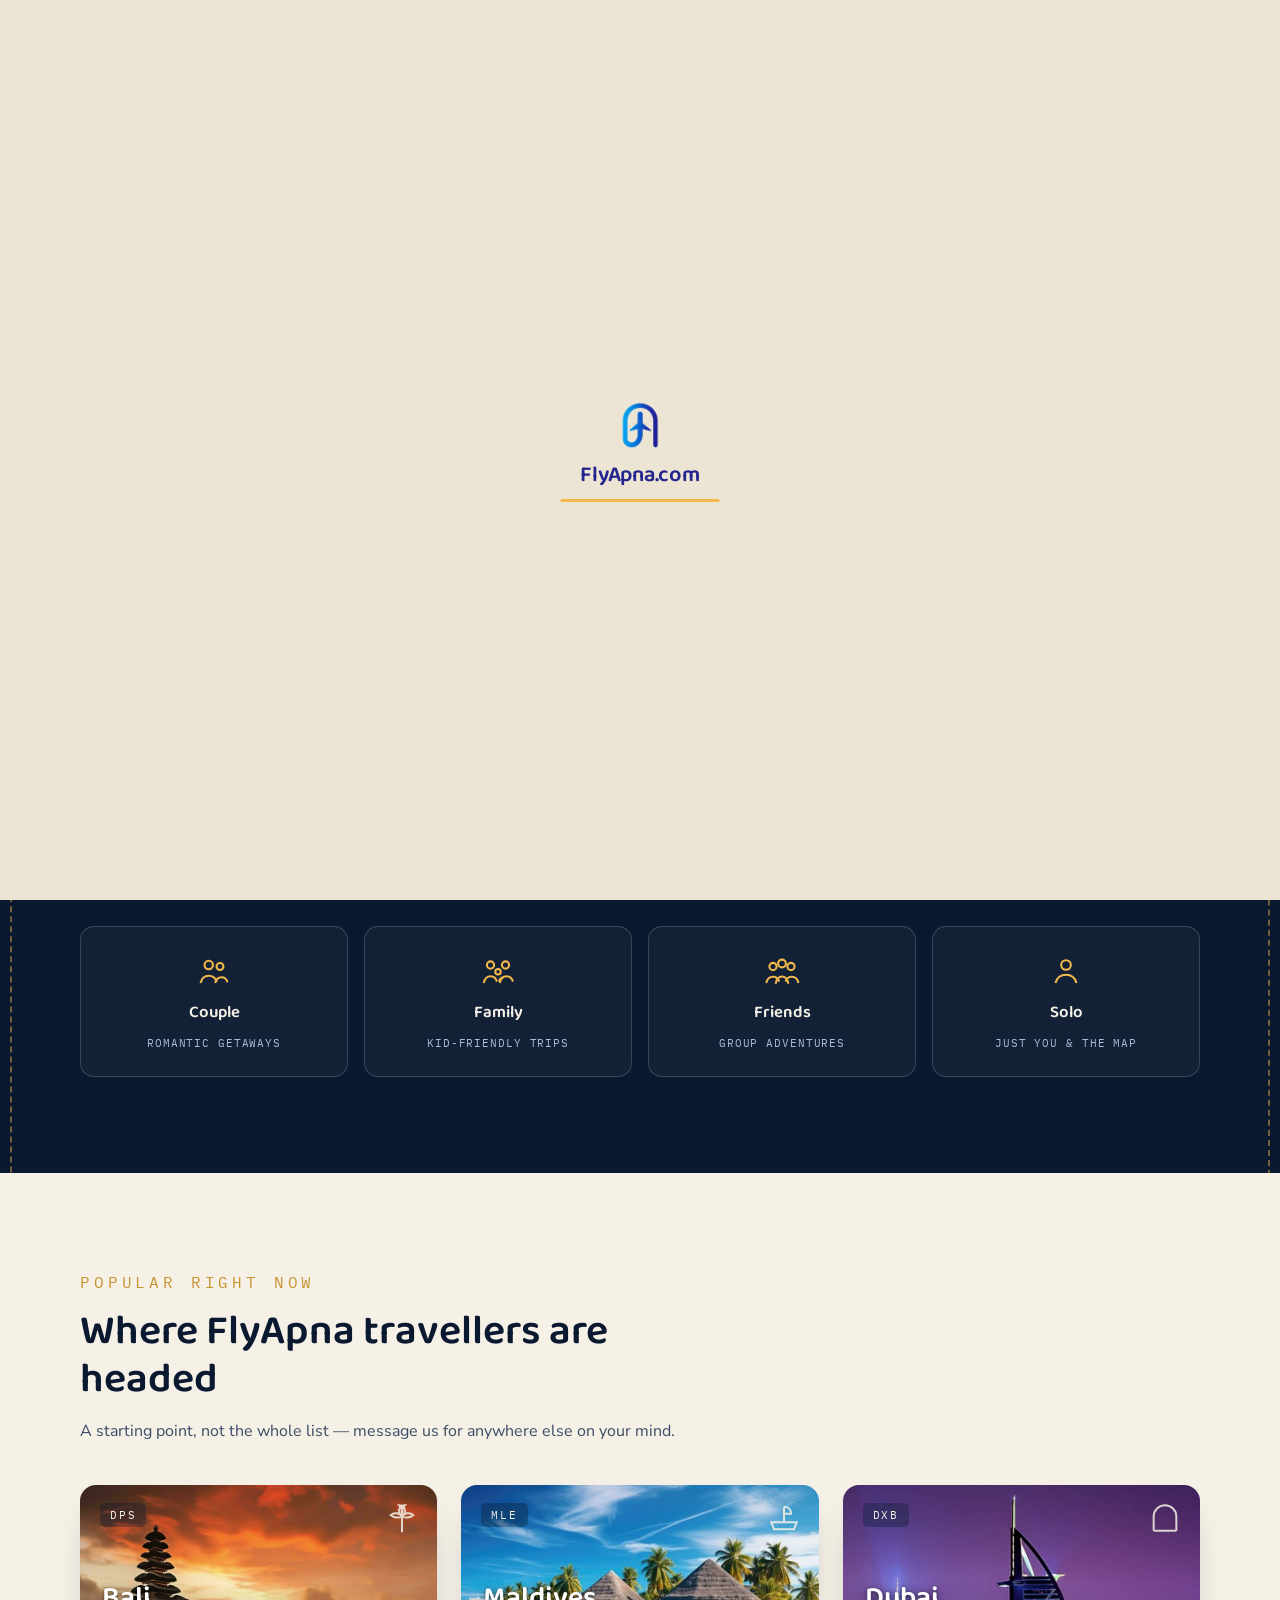
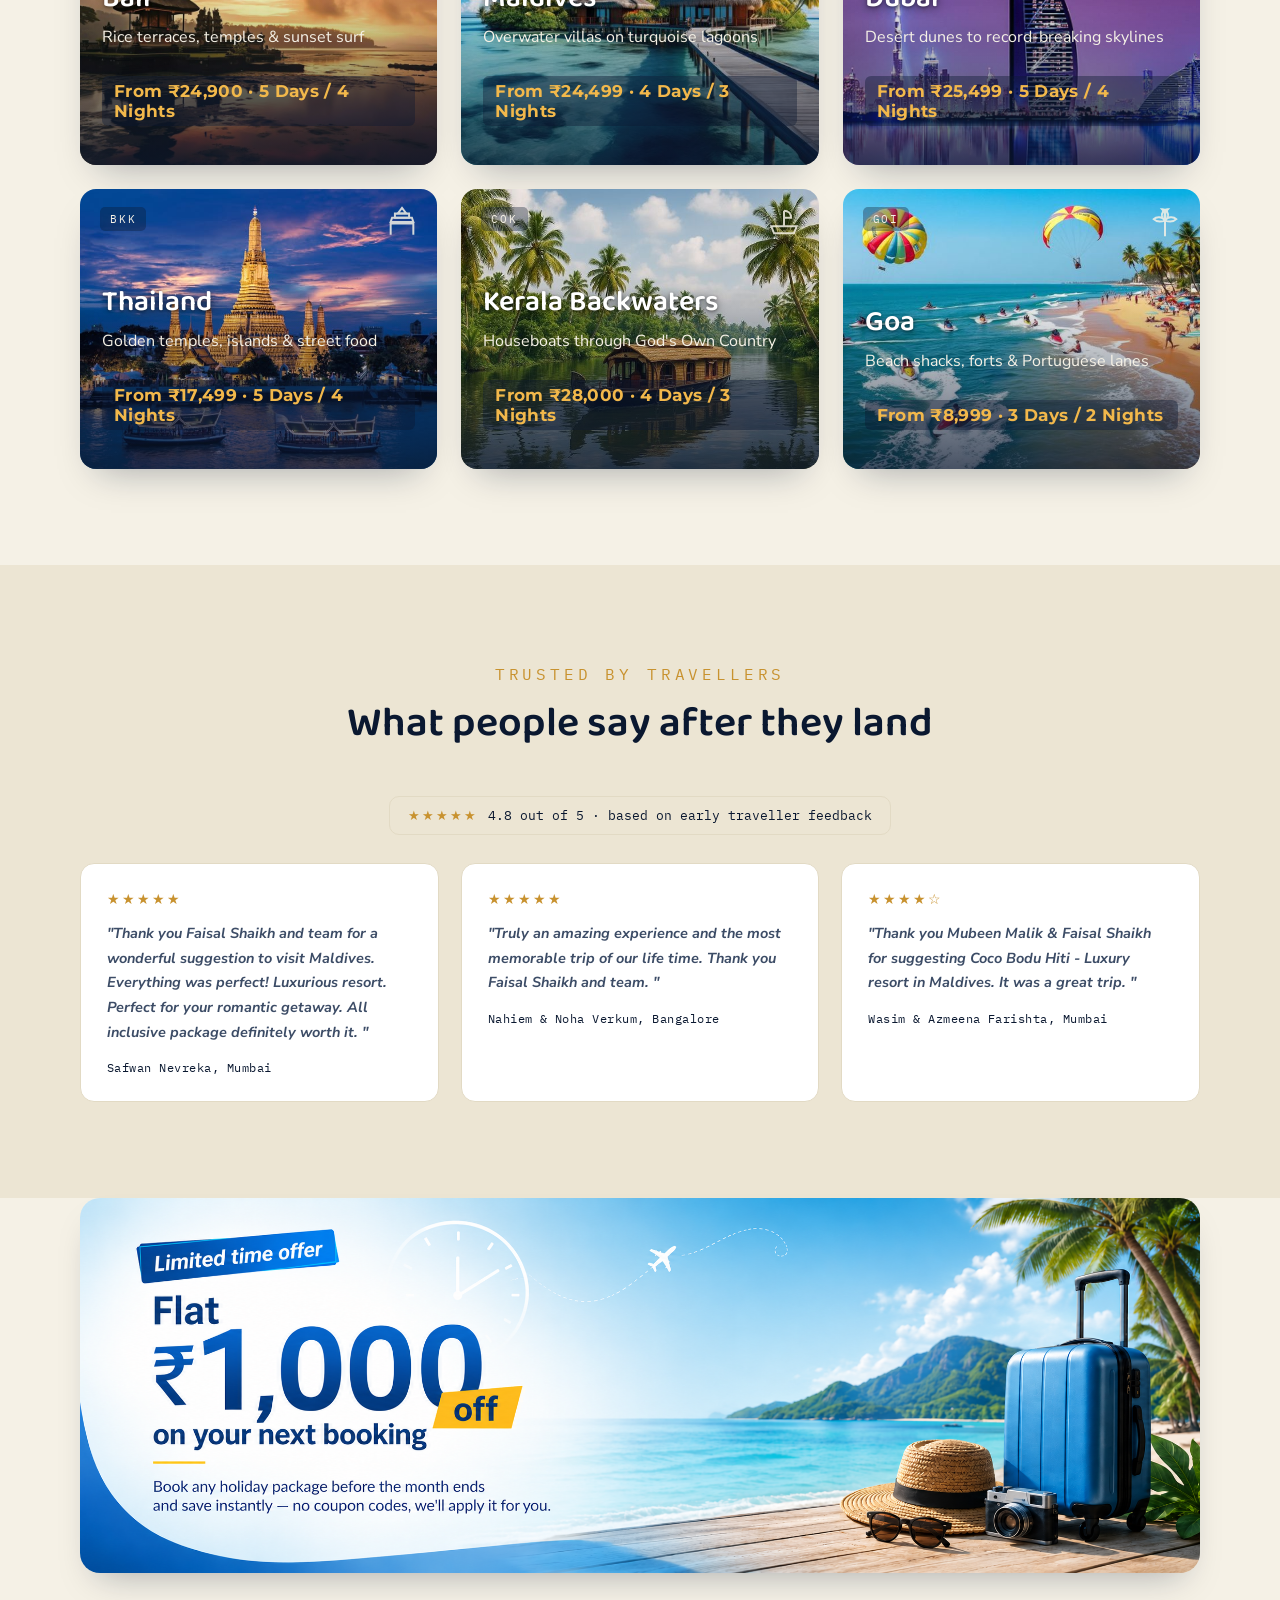
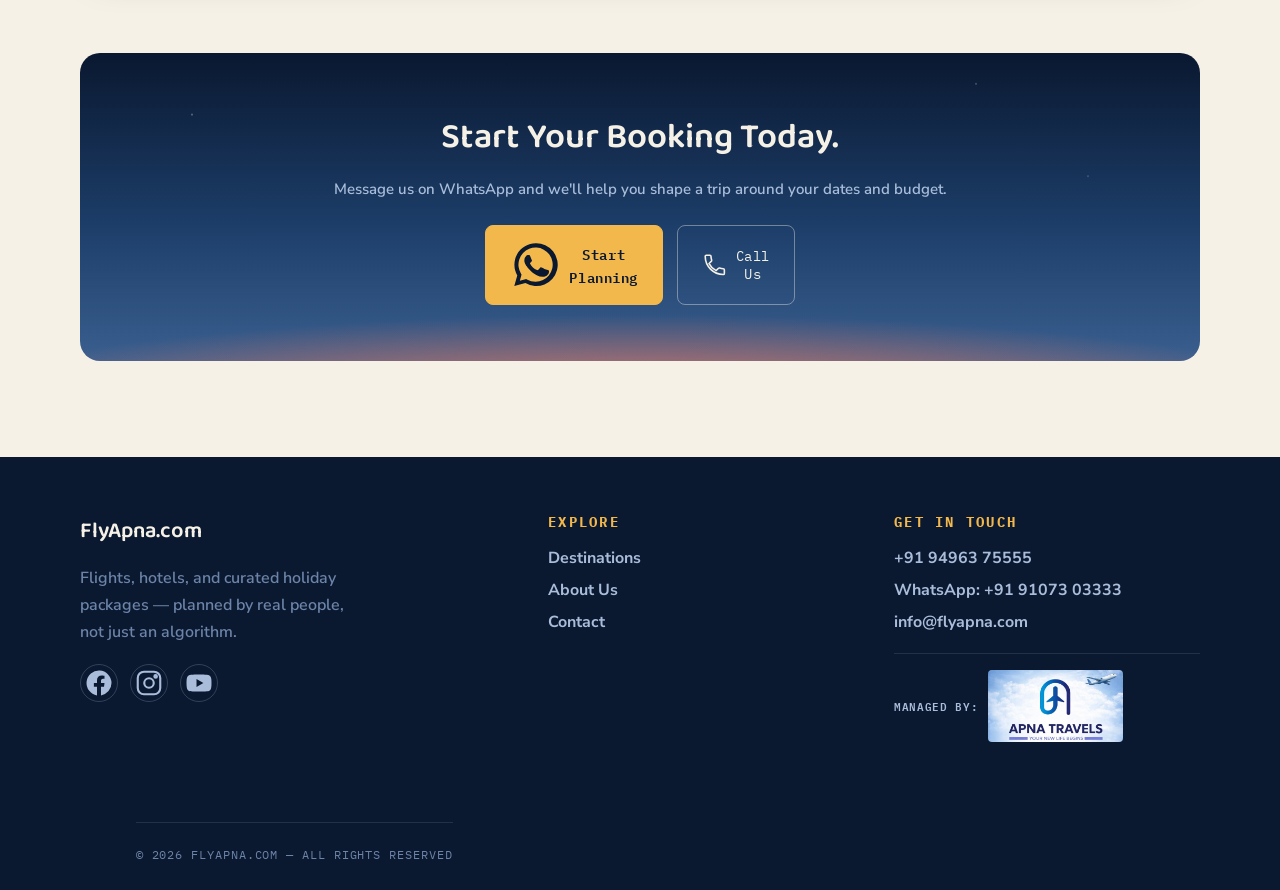
==== index.html @ a9ea365a "final updation" ====
<!DOCTYPE html>
<html lang="en">
<head>
<meta charset="UTF-8">
<meta name="viewport" content="width=device-width, initial-scale=1.0">
<title>Home — FlyApna.com</title>
<meta name="description" content="FlyApna.com — curated flight, hotel and holiday packages across Asia and the Gulf.">
<link rel="preconnect" href="https://fonts.googleapis.com">
<link rel="preconnect" href="https://fonts.gstatic.com" crossorigin>
<link href="https://fonts.googleapis.com/css2?family=Baloo+2:wght@500;600;700;800&family=Nunito+Sans:wght@400;500;600;700&family=IBM+Plex+Mono:wght@400;500&family=Montserrat:wght@500;600&display=swap" rel="stylesheet">
<link rel="stylesheet" href="styles.css">
</head>



<body>
<div id="pageLoader" class="page-loader">
  <div class="page-loader__inner">
    <img src="logo.png" alt="FlyApna" class="page-loader__logo">
    <p class="page-loader__text">Fly<span class="accent">Apna</span>.com</p>
    <div class="page-loader__bar">
      <div class="page-loader__bar-fill"></div>
    </div>
  </div>
</div>

<nav class="navbar navbar-home-sticky">
   <a href="index.html" class="nav-brand">
    <img src="logo.png" alt="FlyApna logo" class="nav-logo-img">
    <span class="nav-logo">Fly<span class="accent">Apna</span>.com</span>
  </a>
  <ul class="nav-links">
    <li><a href="index.html" class="active">Home</a></li>
    <li><a href="destinations.html" class="">Destinations</a></li>
    <li><a href="about.html" class="">About</a></li>
    <li><a href="contact.html" class="">Contact</a></li>
  </ul>
  <a href="tel:+919107303333" class="nav-call">
    <svg viewBox="0 0 24 24" fill="none" stroke="currentColor" stroke-width="1.8"><path d="M6.6 10.8a15 15 0 0 0 6.6 6.6l2.2-2.2a1 1 0 0 1 1-.2 11 11 0 0 0 3.5.6 1 1 0 0 1 1 1V20a1 1 0 0 1-1 1A17 17 0 0 1 3 4a1 1 0 0 1 1-1h3.4a1 1 0 0 1 1 1 11 11 0 0 0 .6 3.5 1 1 0 0 1-.2 1z"/></svg>
    <span>Call Us</span>
  </a>
  <button class="nav-toggle" aria-label="Toggle menu" aria-expanded="false">
    <svg viewBox="0 0 24 24" fill="none" stroke="currentColor" stroke-width="1.8"><path d="M4 7h16M4 12h16M4 17h16"/></svg>
  </button>
</nav>

<section class="sky-hero sky-hero--home" style="padding-top:88px;">
<video class="hero-video" id="heroVideo" autoplay muted loop playsinline>
    <source src="hero-video.mp4" type="video/mp4">
  </video>
  <button class="sound-toggle" id="soundToggle" aria-label="Toggle video sound">
    
    <svg class="icon-muted" viewBox="0 0 24 24" fill="none" stroke="currentColor" stroke-width="1.8"><path d="M11 5L6 9H2v6h4l5 4V5z"/><path d="M23 9l-6 6M17 9l6 6"/></svg>
    <svg class="icon-unmuted" viewBox="0 0 24 24" fill="none" stroke="currentColor" stroke-width="1.8" style="display:none;"><path d="M11 5L6 9H2v6h4l5 4V5z"/><path d="M15.5 8.5a5 5 0 0 1 0 7M19 5a10 10 0 0 1 0 14"/></svg>
  </button>
  <div class="stars" aria-hidden="true"></div>
  <div class="section reveal-3d" style="padding-top:clamp(72px,10vw,120px); padding-bottom:clamp(72px,10vw,120px); text-align:center;">
    <div class="section-inner" style="max-width:760px; margin-top: 40px; ">
      <p class="eyebrow" style="color:var(--mist); margin-bottom:24px;">✈ FlyApna.com · Departures Board</p>
      <h1 class="hero-heading" data-flap="Your next trip, planned by people who love travel."></h1>
     
    </div>
  </div>
</section>
<div class="hero-cta-wrap">
  <a href="destinations.html" class="hero-cta-pill">Book your trip now</a>
</div>



<section class="section curve-top" style="background:var(--sky-deep); padding-top: 58px">
  <svg class="curve-plane-path" viewBox="0 0 1200 120" preserveAspectRatio="none" aria-hidden="true">
    <path id="curveTrack" d="M 10 120 L 10 48 Q 10 10 48 10 L 1152 10 Q 1190 10 1190 48 L 1190 120" fill="none" stroke="none"></path>
    <image href="logo-plane.png" width="36" height="36" x="-18" y="-18">
      <animateMotion dur="10s" repeatCount="indefinite" rotate="auto">
        <mpath href="#curveTrack"></mpath>
      </animateMotion>
    </image>
  </svg>
  <div class="section-inner reveal-3d">
    <div class="section-head center">
      <p class="eyebrow" style="color:var(--gold);">Who's travelling?</p>
      <h2 style="color:var(--paper);">Tell us the trip, we'll shape the plan</h2>
      <p style="color:var(--mist);">Pick what fits — it just helps us send the right kind of ideas your way.</p>
    </div>
    <div class="persona-grid reveal-3d">
      <a class="persona-card" href="https://wa.me/919107303333?text=Hi!%20Planning%20a%20trip%20for%3A%20Couple.%20Can%20you%20help%20me%20plan%20it%3F">
        <span class="icon"><svg viewBox="0 0 24 24" fill="none" stroke="currentColor" stroke-width="1.4"><circle cx="8.5" cy="8" r="2.8"/><circle cx="16" cy="9" r="2.3"/><path d="M3 20c.8-3 3-4.8 5.5-4.8s4.5 1.6 5.3 4"/><path d="M12.8 20c.6-2.4 2.3-3.8 4.2-3.8s3.4 1.3 4 3.3"/></svg></span>
        <span class="label">Couple</span>
        <span class="sub">Romantic getaways</span>
      </a>
<a class="persona-card" href="https://wa.me/919107303333?text=Hi!%20Planning%20a%20trip%20for%3A%20Family.%20Can%20you%20help%20me%20plan%20it%3F">
        <span class="icon"><svg viewBox="0 0 24 24" fill="none" stroke="currentColor" stroke-width="1.4"><circle cx="7" cy="8" r="2.4"/><circle cx="17" cy="8" r="2.4"/><circle cx="12" cy="12.5" r="1.8"/><path d="M2.5 20c.6-2.8 2.3-4.5 4.5-4.5s3.7 1.5 4.3 3.6"/><path d="M12.7 19c.4-1.6 1.5-2.6 2.8-2.6"/><path d="M13.2 20c.6-2.8 2.3-4.5 4.5-4.5s3.7 1.5 4.3 3.6"/></svg></span>
        <span class="label">Family</span>
        <span class="sub">Kid-friendly trips</span>
      </a>
<a class="persona-card" href="https://wa.me/919107303333?text=Hi!%20Planning%20a%20trip%20for%3A%20Friends.%20Can%20you%20help%20me%20plan%20it%3F">
        <span class="icon"><svg viewBox="0 0 24 24" fill="none" stroke="currentColor" stroke-width="1.4"><circle cx="6" cy="9" r="2.4"/><circle cx="18" cy="9" r="2.4"/><circle cx="12" cy="7" r="2.6"/><path d="M1.5 20c.6-2.6 2.2-4.2 4.5-4.2s3.5 1.3 4.1 3.3"/><path d="M14.4 19.1c.6-2 2-3.3 4.1-3.3s3.9 1.6 4.5 4.2"/><path d="M7.7 20.5c.7-3 2.4-4.8 4.3-4.8s3.6 1.8 4.3 4.8"/></svg></span>
        <span class="label">Friends</span>
        <span class="sub">Group adventures</span>
      </a>
<a class="persona-card" href="https://wa.me/919107303333?text=Hi!%20Planning%20a%20trip%20for%3A%20Solo.%20Can%20you%20help%20me%20plan%20it%3F">
        <span class="icon"><svg viewBox="0 0 24 24" fill="none" stroke="currentColor" stroke-width="1.4"><circle cx="12" cy="8" r="3.2"/><path d="M5 20c1-3.5 3.8-5.5 7-5.5S18 16.5 19 20"/></svg></span>
        <span class="label">Solo</span>
        <span class="sub">Just you & the map</span>
      </a>
    </div>
  </div>
</section>

<section class="section reveal-3d" id="destinations">
  <div class="section-inner">
    <div class="section-head">
      <p class="eyebrow" style="color:var(--gold-deep);">Popular right now</p>
      <h2>Where FlyApna travellers are headed</h2>
      <p>A starting point, not the whole list — message us for anywhere else on your mind.</p>
    </div>

    <div class="dest-carousel-wrap reveal-3d">
      <div class="dest-carousel-track">

        <div class="dest-page">
          <a class="dest-card" href="bali.html" style="background: url('bali-card.jpg') center/cover no-repeat;">
            <span class="code">DPS</span>
            <span class="icon"><svg viewBox="0 0 24 24" fill="none" stroke="currentColor" stroke-width="1.4"><path d="M12 22V11"/><path d="M12 11c-2-3-6-3-8-1 2 2 5 2 8 1z"/><path d="M12 11c2-3 6-3 8-1-2 2-5 2-8 1z"/><path d="M12 11c-1-3 0-6 2-8-3 0-5 3-4 6"/><path d="M12 11c1-3 0-6-2-8 3 0 5 3 4 6"/></svg></span>
            <h3>Bali</h3>
            <p class="tagline">Rice terraces, temples & sunset surf</p>
            <p class="price">From ₹24,900 · 5 Days / 4 Nights</p>
          </a>
          <a class="dest-card grad-maldives" href="maldives.html" style="background: url('maldives-card.jpeg') center/cover no-repeat;">
            <span class="code">MLE</span>
            <span class="icon"><svg viewBox="0 0 24 24" fill="none" stroke="currentColor" stroke-width="1.4"><path d="M3 15h18l-2 5H5l-2-5z"/><path d="M12 15V4"/><path d="M12 4c3 0 5 2 5 5h-5"/></svg></span>
            <h3>Maldives</h3>
            <p class="tagline">Overwater villas on turquoise lagoons</p>
            <p class="price">From ₹24,499 · 4 Days / 3 Nights</p>
          </a>
          <a class="dest-card grad-dubai" href="dubai.html" style="background: url('dubai-card.jpg') center/cover no-repeat;">
            <span class="code">DXB</span>
            <span class="icon"><svg viewBox="0 0 24 24" fill="none" stroke="currentColor" stroke-width="1.4"><path d="M4 21V11a8 8 0 0 1 16 0v10"/><path d="M4 21h16"/></svg></span>
            <h3>Dubai</h3>
            <p class="tagline">Desert dunes to record-breaking skylines</p>
            <p class="price">From ₹25,499 · 5 Days / 4 Nights</p>
          </a>
        </div>

        <div class="dest-page">
          <a class="dest-card grad-thailand" href="thailand.html" style="background: url('thailand-card.jpeg') center/cover no-repeat;">
            <span class="code">BKK</span>
            <span class="icon"><svg viewBox="0 0 24 24" fill="none" stroke="currentColor" stroke-width="1.4"><path d="M12 2l3 4H9l3-4z"/><path d="M7 6h10v3H7z"/><path d="M5 9h14l1 3H4l1-3z"/><path d="M4 21V13h16v8"/></svg></span>
            <h3>Thailand</h3>
            <p class="tagline">Golden temples, islands & street food</p>
            <p class="price">From ₹17,499 · 5 Days / 4 Nights</p>
          </a>
          <a class="dest-card grad-kerala" href="kerala-backwaters.html" style="background: url('kerala-card.jpeg') center/cover no-repeat;">
            <span class="code">COK</span>
            <span class="icon"><svg viewBox="0 0 24 24" fill="none" stroke="currentColor" stroke-width="1.4"><path d="M3 15h18l-2 5H5l-2-5z"/><path d="M12 15V4"/><path d="M12 4c3 0 5 2 5 5h-5"/></svg></span>
            <h3>Kerala Backwaters</h3>
            <p class="tagline">Houseboats through God's Own Country</p>
            <p class="price">From ₹28,000 · 4 Days / 3 Nights</p>
          </a>
          <a class="dest-card grad-goa" href="goa.html" style="background: url('goa-card.jpeg') center/cover no-repeat;">
            <span class="code">GOI</span>
            <span class="icon"><svg viewBox="0 0 24 24" fill="none" stroke="currentColor" stroke-width="1.4"><path d="M12 22V11"/><path d="M12 11c-2-3-6-3-8-1 2 2 5 2 8 1z"/><path d="M12 11c2-3 6-3 8-1-2 2-5 2-8 1z"/><path d="M12 11c-1-3 0-6 2-8-3 0-5 3-4 6"/><path d="M12 11c1-3 0-6-2-8 3 0 5 3 4 6"/></svg></span>
            <h3>Goa</h3>
            <p class="tagline">Beach shacks, forts & Portuguese lanes</p>
            <p class="price">From ₹8,999 · 3 Days / 2 Nights</p>
          </a>
        </div>

      </div>
      <div class="dest-dots"></div>
    </div>

  </div>
</section>
<section class="section reveal-3d" style="background:var(--paper-dim);">
  <div class="section-inner">
    <div class="section-head center">
      <p class="eyebrow" style="color:var(--gold-deep);">Trusted by travellers</p>
      <h2>What people say after they land</h2>
    </div>
    <div class="trust-badge" style="display:flex; margin-left:auto; margin-right:auto; width:fit-content;">
      <span class="stars">★★★★★</span> 4.8 out of 5 · based on early traveller feedback
    </div>
    <div class="testimonial-grid">
      <div class="testimonial">
        <div class="stars">★★★★★</div>
        <p>"Thank you Faisal Shaikh and team for a wonderful suggestion to visit Maldives.

Everything was perfect! Luxurious resort. Perfect for your romantic getaway. All inclusive package definitely worth it.

"</p>
        <div class="who">Safwan Nevreka, Mumbai</div>
      </div>
<div class="testimonial">
        <div class="stars">★★★★★</div>
        <p>"Truly an amazing experience and the most memorable trip of our life time.
Thank you Faisal Shaikh and team.
"</p>
        <div class="who">Nahiem & Noha Verkum, Bangalore</div>
      </div>
<div class="testimonial">
        <div class="stars">★★★★☆</div>
        <p>"Thank you Mubeen Malik & Faisal Shaikh for suggesting Coco Bodu Hiti - Luxury resort in Maldives. It was a great trip.
"</p>
        <div class="who">Wasim & Azmeena Farishta, Mumbai
</div>
      </div>
    </div>
  </div>
</section>

<section class="section reveal-3d" style="padding-top:0; padding-bottom:80px;">
  <div class="section-inner">
    <a href="https://wa.me/919107303333?text=Hi!%20I'd%20like%20to%20know%20more%20about%20your%20current%20offers." class="promo-banner" aria-label="Message us on WhatsApp about current offers">
      <img src="promo-banner-bg.png" alt="Flat ₹5,000 off your next booking" class="promo-banner__img">
    </a>
  </div>
</section>

<section class="section" style="padding-top:0;">
  <div class="section-inner">
    <div class="cta-band sky-hero">
      <div class="stars" aria-hidden="true"></div>
      <div style="position:relative;">
        <h2>Start Your Booking Today.</h2>
        <p>Message us on WhatsApp and we'll help you shape a trip around your dates and budget.</p>
        <div class="cta-actions">
          <a href="https://wa.me/919107303333?text=Hi!%20I'd%20like%20to%20plan%20a%20trip%20with%20FlyApna." class="btn btn-gold"><svg viewBox="0 0 24 24" fill="currentColor"><path d="M12 2a10 10 0 0 0-8.6 15L2 22l5.2-1.4A10 10 0 1 0 12 2zm0 18a8 8 0 0 1-4.1-1.1l-.3-.2-3 .8.8-2.9-.2-.3A8 8 0 1 1 12 20zm4.4-5.9c-.2-.1-1.4-.7-1.7-.8s-.4-.1-.6.1-.7.8-.9 1-.3.2-.6.1a6.5 6.5 0 0 1-1.9-1.2 7.2 7.2 0 0 1-1.3-1.7c-.1-.2 0-.4.1-.5l.4-.4.3-.4a.5.5 0 0 0 0-.5c-.1-.1-.6-1.4-.8-1.9s-.4-.4-.6-.4h-.5a1 1 0 0 0-.7.3 3 3 0 0 0-.9 2.2c0 1.3 1 2.6 1.1 2.7s2 3 4.7 4.2a5.7 5.7 0 0 0 3.5.7 3 3 0 0 0 2-1.4 2.4 2.4 0 0 0 .2-1.4c-.1-.1-.3-.2-.5-.3z"/></svg> Start Planning</a>
          <a href="tel:+918156995045" class="btn btn-outline"><svg viewBox="0 0 24 24" fill="none" stroke="currentColor" stroke-width="1.5"><path d="M6.6 10.8a15 15 0 0 0 6.6 6.6l2.2-2.2a1 1 0 0 1 1-.2 11 11 0 0 0 3.5.6 1 1 0 0 1 1 1V20a1 1 0 0 1-1 1A17 17 0 0 1 3 4a1 1 0 0 1 1-1h3.4a1 1 0 0 1 1 1 11 11 0 0 0 .6 3.5 1 1 0 0 1-.2 1z"/></svg> Call Us</a>
        </div>
      </div>
    </div>
  </div>
</section>

<footer class="site-footer">
  <div class="footer-grid">
    <div>
      <p class="footer-brand">FlyApna.com</p>
      <p class="footer-tagline">Flights, hotels, and curated holiday packages — planned by real people, not just an algorithm.</p>
      <div class="footer-social">
    <a href="https://www.facebook.com/profile.php?id=61591713606710" target="_blank" rel="noopener" aria-label="Facebook">
          <svg viewBox="0 0 24 24" fill="currentColor"><path d="M22 12a10 10 0 1 0-11.6 9.9v-7H7.9V12h2.5V9.8c0-2.5 1.5-3.9 3.8-3.9 1.1 0 2.2.2 2.2.2v2.4h-1.2c-1.2 0-1.6.8-1.6 1.6V12h2.8l-.4 2.9h-2.4v7A10 10 0 0 0 22 12z"/></svg>
        </a>
        <a href="https://instagram.com/flyapna" target="_blank" rel="noopener" aria-label="Instagram">
          <svg viewBox="0 0 24 24" fill="none" stroke="currentColor" stroke-width="1.7"><rect x="3" y="3" width="18" height="18" rx="5"/><circle cx="12" cy="12" r="3.8"/><circle cx="17.3" cy="6.7" r="1"/></svg>
        </a>
        <a href="https://youtube.com/@flyapna" target="_blank" rel="noopener" aria-label="YouTube">
          <svg viewBox="0 0 24 24" fill="currentColor"><path d="M22 12c0-2.5-.2-4-.6-4.9-.3-.6-.8-1.1-1.4-1.4C18.9 5.2 12 5.2 12 5.2s-6.9 0-8 .5c-.6.3-1.1.8-1.4 1.4C2.2 8 2 9.5 2 12s.2 4 .6 4.9c.3.6.8 1.1 1.4 1.4 1.1.5 8 .5 8 .5s6.9 0 8-.5c.6-.3 1.1-.8 1.4-1.4.4-.9.6-2.4.6-4.9zM10 15.2V8.8l5.5 3.2-5.5 3.2z"/></svg>
        </a>
      </div>
    </div>
    <div class="footer-col">
      <h4>Explore</h4>
      <ul>
        <li><a href="destinations.html">Destinations</a></li>
        <li><a href="about.html">About Us</a></li>
        <li><a href="contact.html">Contact</a></li>
      </ul>
    </div>
    <div class="footer-col">
  <h4>Get in touch</h4>
  <ul>
    <li><a href="tel:+919496375555">+91 94963 75555</a></li>
    <li><a href="https://wa.me/919107303333?text=Hi!%20I'd%20like%20to%20know%20more%20about%20FlyApna%20holiday%20packages.">WhatsApp: +91 91073 03333</a></li>
    <li><a href="mailto:info@flyapna.com">info@flyapna.com</a></li>
  </ul>
  <div class="footer-managed">
    <span>Managed By:</span>
    <a href="https://apnatravels.org" target="_blank" rel="noopener">
      <img src="apnatravels-logo.jpeg" alt="Apna Travels">
    </a>
  </div>
  
</div>

  <div class="footer-bottom">© 2026 FlyApna.com — All rights reserved</a></div>


</footer>
<script src="main.js"></script>
</body>
</html>
---- styles.css ----
/* ===== FlyApna design system — departures-board identity ===== */

:root{
  --sky-deep:#0a1830;
  --sky-mid:#1c3d68;
  --sky-low:#3a5f8f;
  --horizon:#ff7a55;
  --horizon-soft:#ffb98a;
  --gold:#f2b84b;
  --gold-deep:#c8922f;
  --paper:#f5f1e6;
  --paper-dim:#ece5d3;
  --ink:#0a1830;
  --ink-soft:#3c4c66;
  --mist:#a9bdda;
  --mist-dim:#6c84a8;
  --line:#e2dac4;
}

*{box-sizing:border-box;}
html{scroll-behavior:smooth;}
body{
  margin:0;
  background:var(--paper);
  color:var(--ink);
  font-family:'Nunito Sans', -apple-system, sans-serif;
  overflow-x:hidden;
}
img{max-width:100%; display:block;}
a{color:inherit;}
:focus-visible{outline:2px solid var(--gold); outline-offset:2px;}

.eyebrow{
  font-family:'IBM Plex Mono', monospace;
  font-size:12px;
  letter-spacing:0.24em;
  text-transform:uppercase;
}

/* ---------- Navbar ---------- */
.navbar{
  position:absolute; 
  top:0; left: 0; right: 0;
   z-index:50;
  display:flex; align-items:center; justify-content:space-between;
  padding:14px clamp(20px,5vw,64px);
  background:transparent;
  border-bottom:none;
}

.luxe-timeline-card__list{
  list-style:none;
  margin:16px 0 0;
  padding-top:16px;
  border-top:1px dashed var(--line);
  font-size:15px;
  line-height:1.8;
  color:var(--ink-soft);
}
.luxe-timeline-card__list li{
  margin-bottom:9px;
}

.nav-brand{
  display:flex;
  align-items:center;
  gap:0px;
  text-decoration:none;
  padding:0px 0px;
  border-radius:999px;
  transition:transform 0.25s ease, box-shadow 0.25s ease;
}

.nav-brand:hover{
  transform:translateY(-1px);
  box-shadow:0 6px 20px rgba(10,24,48,0.3), 0 0 0 1.5px rgba(242,184,75,0.4);
}

.nav-logo-img{
  height:40px;      /* ← control the logo's size here */
  width:auto;
  display:block;
}

.nav-logo{
  font-family:'Baloo 2', sans-serif;
  font-weight:600;
  font-size:24px;
  letter-spacing:-0.01em;
  color:#25258F;
}

.nav-logo .accent{
  color:#25258F;
}
.nav-logo span{
  color:#25258F;
}
.nav-links{
  display:flex; align-items:center; gap:28px;
  list-style:none; margin:0; padding:0;
}
.nav-links a{
  font-family:'IBM Plex Mono', monospace;
  font-size:12.5px;
  font-weight:600;
  letter-spacing:0.1em;
  text-transform:uppercase;
  text-decoration:none;
  color:#030906;
  transition:color 0.2s ease;
}
.nav-links a:hover, .nav-links a.active{ color:var(--gold-deep); }
.nav-cta{
  font-family:'IBM Plex Mono', monospace;
  font-size:12.5px;
  letter-spacing:0.06em;
  text-decoration:none;
  color:var(--ink);
  background:transparent;
  border:1.5px solid var(--gold-deep);
  padding:9px 16px;
  border-radius:7px;
  white-space:nowrap;
  transition:background 0.2s ease, color 0.2s ease;
}
.nav-cta:hover{ background:var(--gold-deep); color:var(--paper); }
.nav-toggle{ display:none; }

@media (max-width:820px){
  .nav-links{
    position:fixed; inset:64px 0 0 0;
    background:var(--paper);
    flex-direction:column; align-items:stretch;
    padding:32px 28px;
    gap:4px;
    transform:translateX(100%);
    transition:transform 0.3s cubic-bezier(.16,.84,.44,1);
    overflow-y:auto;
  }
  .nav-links.open{ transform:translateX(0); }

  .nav-links a{
    color:var(--ink);
    font-size:15px;
    letter-spacing:0.08em;
    padding:16px 4px;
    border-bottom:1px solid var(--line);
    display:flex;
    align-items:center;
    justify-content:space-between;
    transition:color 0.2s ease, padding-left 0.2s ease;
  }
  .nav-links a::after{
    content:"→";
    opacity:0;
    transform:translateX(-6px);
    transition:opacity 0.2s ease, transform 0.2s ease;
    color:var(--gold-deep);
  }
  .nav-links a:hover,
  .nav-links a.active{
    color:var(--gold-deep);
    padding-left:8px;
  }
  .nav-links a:hover::after,
  .nav-links a.active::after{
    opacity:1;
    transform:translateX(0);
  }
  .nav-links a:last-child{ border-bottom:none; }

  .nav-toggle{
    display:block; background:none; border:none; cursor:pointer;
    padding:6px; color:black;
  }
  
  .nav-toggle svg{ width:24px; height:24px; }
}
/* ---------- Dusk-sky hero (shared by homepage + destination pages) ---------- */
.sky-hero{
  position:relative;
  background:
    radial-gradient(ellipse 120% 60% at 50% 118%, var(--horizon) 0%, rgba(255,122,85,0) 55%),
    linear-gradient(180deg, var(--sky-deep) 0%, var(--sky-mid) 55%, var(--sky-low) 100%);
  color:var(--paper);
  overflow:hidden;
}
.sky-hero .stars{
  position:absolute; inset:0; pointer-events:none; opacity:0.8;
  background-image:
    radial-gradient(1.5px 1.5px at 10% 20%, rgba(255,255,255,0.5), transparent),
    radial-gradient(1.5px 1.5px at 80% 10%, rgba(255,255,255,0.4), transparent),
    radial-gradient(1px 1px at 60% 30%, rgba(255,255,255,0.5), transparent),
    radial-gradient(1px 1px at 30% 45%, rgba(255,255,255,0.35), transparent),
    radial-gradient(1.5px 1.5px at 90% 40%, rgba(255,255,255,0.3), transparent);
}

/* Taller hero on desktop only — mobile keeps its original content-based height */
@media (min-width:821px){
  .sky-hero--home{
    min-height:82vh;
  }
}

@media (min-width:601px){
  .sky-hero--home{
    display:flex;
    flex-direction:column;
  }
  .sky-hero--home .section{
    margin-top:auto;
  }
}

/* ---------- Buttons ---------- */
.btn{
  display:inline-flex; align-items:center; gap:8px;
  font-family:'IBM Plex Mono', monospace;
  font-size:14px; letter-spacing:0.04em;
  text-decoration:none;
  padding:13px 24px;
  border-radius:8px;
  transition:transform 0.2s ease, background 0.2s ease, border-color 0.2s ease;
}
.btn-gold{
  background:var(--gold);
  color:var(--sky-deep);
  border:1px solid var(--gold);
  font-weight:600;
}
.btn-gold:hover{ transform:translateY(-1px); background:var(--gold-deep); }
.btn-outline{
  background:transparent;
  color:var(--paper);
  border:1.5px solid rgba(245,241,230,0.4);
}
.btn-outline:hover{ border-color:var(--gold); color:var(--gold); }
.btn-outline-dark{
  background:transparent;
  color:var(--ink);
  border:1.5px solid var(--ink);
}
.btn-outline-dark:hover{ background:var(--ink); color:var(--paper); }

/* ---------- Section rhythm ---------- */
.section{ padding:clamp(75px,8vw,96px) clamp(20px,5vw,64px); }
.section-inner{ max-width:1120px; margin:0 auto; }
.section-head{ max-width:640px; margin:0 0 40px; }
.section-head.center{ margin:0 auto 48px; text-align:center; }
.section-head .eyebrow{ color:var(--gold-deep); margin:0 0 12px; }
.section-head h2{
  font-family:'Baloo 2', sans-serif;
  font-weight:600;
  font-size:clamp(1.8rem,4vw,2.6rem);
  line-height:1.15;
  margin:0 0 14px;
  color:var(--ink);
}
.section-head p{
  font-size:1rem; line-height:1.7; color:var(--ink-soft);
  margin:0;
}

.curve-top{
  
  border-radius:48px 48px 0 0;
  position:relative;
  margin-top:-104px;
  padding-top:calc(32px + 40px);
}
.curve-top::before{
  content:"";
  position:absolute;
  top:10px; left:10px; right:10px;
  bottom:0;
  border-radius:38px 38px 0 0;
  border:2px dashed rgba(242,184,75,0.45);
  border-bottom:none;
  pointer-events:none;
}

.curve-plane-path{
  position:absolute;
  top:0; left:0;
  width:100%;
  height:130px;
  pointer-events:none;
  z-index:2;
  overflow:visible;
}

/* ---------- Footer ---------- */
footer.site-footer{
  background:var(--sky-deep);
  color:var(--mist);
  padding:56px clamp(20px,5vw,64px) 28px;
}
.footer-grid{
  max-width:1120px; margin:0 auto;
  display:grid; grid-template-columns:1.4fr 1fr 1fr; gap:40px;
}
.footer-brand{
  font-family:'Baloo 2', sans-serif; font-weight:600; font-size:22px;
  color:var(--paper); margin:0 0 12px;
}
.footer-tagline{ font-size:16px; line-height:1.7; color:var(--mist-dim); max-width:280px; font-weight:600 }
.footer-col h4{
  font-family:'IBM Plex Mono', monospace; font-size:14px; letter-spacing:0.16em;
  text-transform:uppercase; color:var(--gold); margin:0 0 16px; font-weight: 700;
}
.footer-col ul{ list-style:none; margin:0; padding:0; display:flex; flex-direction:column; gap:10px; }
.footer-col a{ text-decoration:none; color:var(--mist); font-size:16px; font-weight: 700; }
.footer-col a:hover{ color:var(--paper); }
.footer-bottom{
  max-width:1120px; margin:40px auto 0; padding-top:24px;
  border-top:1px solid rgba(169,189,218,0.15);
  font-family:'IBM Plex Mono', monospace; font-size:11.5px; letter-spacing:0.08em;
  color:var(--mist-dim); text-transform:uppercase;
}
@media (max-width:720px){
  .footer-grid{ grid-template-columns:1fr; gap:32px; }
}

/* ---------- Cards: destination grid ---------- */
.dest-grid{
  display:grid; grid-template-columns:repeat(3,1fr); gap:24px;
}
@media (max-width:920px){ .dest-grid{ grid-template-columns:repeat(2,1fr); } }
@media (max-width:600px){ .dest-grid{ grid-template-columns:1fr; } }

.dest-card{
  position:relative;
  border-radius:16px;
  overflow:hidden;
  text-decoration:none;
  color:var(--paper);
  min-height:280px;
  display:flex; flex-direction:column; justify-content:flex-end;
  padding:22px;
  box-shadow:0 18px 36px -18px rgba(10,24,48,0.35);
  transition:transform 0.25s ease, box-shadow 0.25s ease;
}
.dest-card:hover{ transform:translateY(-4px); box-shadow:0 24px 44px -16px rgba(10,24,48,0.45); }
.dest-card .code{
  position:absolute; top:18px; left:20px;
  font-family:'IBM Plex Mono', monospace; font-size:11px; letter-spacing:0.16em;
  background:rgba(10,24,48,0.35);
  padding:5px 10px; border-radius:5px;
}
.dest-card .icon{ position:absolute; top:16px; right:18px; width:34px; height:34px; opacity:0.85; }
.dest-card h3{
  font-family:'Baloo 2', sans-serif;
  font-weight:600;
  font-size:1.8rem;
  margin:0 0 4px;
  color:#fff;
  text-shadow:0 2px 10px rgba(0,0,0,0.55), 0 1px 3px rgba(0,0,0,0.4);
}.dest-card .tagline{ font-size:16px; opacity:1; margin:0 0 10px; line-height:1.5; }
.dest-card .price{
  display:inline-block;
  font-family:'Montserrat', sans-serif;
  font-weight:700;
  font-size:17px;
  color:var(--gold);
  letter-spacing:0.02em;
  background:rgba(10,24,48,0.4);
  padding:5px 12px;
  border-radius:6px;
}.dest-card::before{
  content:""; position:absolute; inset:0;
  background:linear-gradient(180deg, rgba(10,24,48,0) 35%, rgba(10,24,48,0.75) 100%);
}
.dest-card > *{ position:relative; z-index:1; }

/* Gradient themes per destination */
.grad-bali{ background:linear-gradient(135deg, #ff8a65, #1c3d68); }
.grad-maldives{ background:linear-gradient(135deg, #1c3d68, #17b6a7); }
.grad-dubai{ background:linear-gradient(135deg, #c8922f, #0a1830); }
.grad-thailand{ background:linear-gradient(135deg, #1c7a5c, #f2b84b); }
.grad-kerala{ background:linear-gradient(135deg, #0f5c4a, #1c3d68); }
.grad-goa{ background:linear-gradient(135deg, #ff6f59, #3a1c68); }

/* ---------- Who's travelling selector ---------- */
.persona-grid{
  display:grid; grid-template-columns:repeat(4,1fr); gap:16px;
}
@media (max-width:820px){ .persona-grid{ grid-template-columns:repeat(2,1fr); } }
.persona-card{
  display:flex; flex-direction:column; align-items:center; gap:10px;
  text-align:center;
  padding:26px 16px;
  border-radius:14px;
  border:1px solid rgba(245,241,230,0.18);
  background:rgba(245,241,230,0.04);
  text-decoration:none;
  color:var(--paper);
  transition:background 0.2s ease, border-color 0.2s ease, transform 0.2s ease;
}
.persona-card:hover{ background:rgba(242,184,75,0.1); border-color:var(--gold); transform:translateY(-2px); }
.persona-card .icon{ width:36px; height:36px; color:var(--gold); }
.persona-card .label{ font-family:'Baloo 2', sans-serif; font-size:1.05rem; font-weight:600; }
.persona-card .sub{ font-family:'IBM Plex Mono', monospace; font-size:11px; letter-spacing:0.08em; color:var(--mist); text-transform:uppercase; }

/* ---------- Trust section ---------- */
.trust-badge{
  display:inline-flex; align-items:center; gap:10px;
  background:var(--paper-dim);
  border:1px solid var(--line);
  padding:10px 18px;
  border-radius:10px;
  font-family:'IBM Plex Mono', monospace;
  font-size:13px;
  margin-bottom:28px;
}
.trust-badge .stars{ color:var(--gold-deep); letter-spacing:2px; }
.testimonial-grid{
  display:grid; grid-template-columns:repeat(3,1fr); gap:22px;
}
@media (max-width:920px){ .testimonial-grid{ grid-template-columns:1fr; } }
.testimonial{
  background:#fff;
  border:1px solid var(--line);
  border-radius:14px;
  padding:26px;
}
.testimonial .stars{ color:var(--gold-deep); font-size:14px; margin-bottom:12px; letter-spacing:2px; }
.testimonial p{ font-size:14.5px; line-height:1.7; color:var(--ink-soft); font-style:italic; margin:0 0 16px; font-weight: 700; }
.testimonial .who{ font-family:'IBM Plex Mono', monospace; font-size:12px; color:var(--ink); letter-spacing:0.04em; }

/* ---------- Recently booked feed ---------- */
.feed{
  background:var(--paper-dim);
  border:1px solid var(--line);
  border-radius:16px;
  padding:8px;
}
.feed-row{
  display:flex; align-items:center; justify-content:space-between;
  padding:16px 18px;
  border-bottom:1px solid var(--line);
  font-family:'IBM Plex Mono', monospace;
  font-size:13px;
}
.feed-row:last-child{ border-bottom:none; }
.feed-left{ display:flex; align-items:center; gap:12px; }
.feed-dot{ width:8px; height:8px; border-radius:50%; background:#3fae6a; flex:none; }
.feed-name{ color:var(--ink); font-weight:600; }
.feed-dest{ color:var(--ink-soft); }
.feed-time{ color:var(--mist-dim); }

/* ---------- Generic content blocks (About/Contact/Destination detail) ---------- */
.two-col{
  display:grid; grid-template-columns:1.1fr 0.9fr; gap:56px; align-items:start;
}
@media (max-width:880px){ .two-col{ grid-template-columns:1fr; } }

.info-card{
  background:#fff; border:1px solid var(--line); border-radius:14px; padding:28px;
}
.info-card h4{
  display:flex;
  align-items:center;
  gap:10px;
  font-family:'Baloo 2', sans-serif;
  font-size:1.1rem;
  margin:0 0 6px;
  color:var(--ink);
}
.info-card h4 svg{
  width:22px;
  height:22px;
  flex:none;
  color:var(--gold-deep);
}
.info-card p{ font-size:14px; color:var(--ink-soft); line-height:1.7; margin:0; }

.itinerary-day{
  display:grid; grid-template-columns:64px 1fr; gap:18px;
  padding:18px 0;
  border-bottom:1px solid var(--line);
}
.itinerary-day:last-child{ border-bottom:none; }
.itinerary-day .num{
  font-family:'IBM Plex Mono', monospace; font-size:12px; color:var(--gold-deep);
  letter-spacing:0.08em;
  white-space:nowrap;
  flex:none;
  width:52px;
}
.itinerary-day h5{ font-family:'Baloo 2', sans-serif; font-size:1.05rem; margin:0 0 6px; color:var(--ink); }
.itinerary-day p{ font-size:14px; color:var(--ink-soft); line-height:1.7; margin:0; }

.highlight-list{ list-style:none; margin:0; padding:0; display:flex; flex-direction:column; gap:14px; }
.highlight-list li{ display:flex; gap:12px; font-size:16px; color:var(--ink-soft); line-height:1.6; font-weight: 600; }
.highlight-list li svg{ flex:none; width:20px; height:20px; color:var(--gold-deep); margin-top:2px; }

.gallery-grid{ display:grid; grid-template-columns:repeat(3,1fr); gap:12px; }
@media (max-width:700px){ .gallery-grid{ grid-template-columns:repeat(2,1fr); } }
.gallery-tile{
  aspect-ratio:4/3;
  border-radius:10px;
  object-fit:cover;
  width:100%;
  display:block;
}

/* ---------- Forms ---------- */
.form-field{ margin-bottom:18px; }
.form-field label{
  display:block; font-family:'IBM Plex Mono', monospace; font-size:12px;
  letter-spacing:0.08em; text-transform:uppercase; color:var(--ink-soft); margin-bottom:8px;
}
.form-field input, .form-field select, .form-field textarea{
  width:100%; padding:13px 14px; border-radius:8px;
  border:1px solid var(--line); background:#fff; color:var(--ink);
  font-family:'Nunito Sans', sans-serif; font-size:14.5px;
}
.form-field textarea{ min-height:110px; resize:vertical; }
.form-field input:focus, .form-field select:focus, .form-field textarea:focus{
  outline:2px solid var(--gold); outline-offset:1px; border-color:var(--gold);
}

/* ---------- CTA band ---------- */
.cta-band{
  border-radius:20px;
  padding:clamp(32px,6vw,56px);
  text-align:center;
}
.cta-band h2{
  font-family:'Baloo 2', sans-serif; font-weight:600; font-size:clamp(1.6rem,3.6vw,2.2rem);
  margin:0 0 14px; color:var(--paper);
}
.cta-band p{ color:var(--mist); margin:0 0 26px; font-size:15px; font-weight: 600; }
.cta-actions{ display:flex; gap:14px; justify-content:center; flex-wrap:wrap; }

/* ---------- Split-flap headline ---------- */
[data-flap]{ display:inline; }
.flap-word{ display:inline-block; white-space:nowrap; }
.flap-char{ display:inline-block; min-width:0.28em; transform-origin:center 55%; }
@media (prefers-reduced-motion: no-preference){
  .flap-char.flapping{ animation:flap 0.09s ease-in-out; }
  @keyframes flap{
    0%{ transform:scaleY(1); }
    45%{ transform:scaleY(0.35); }
    100%{ transform:scaleY(1); }
  }
}
.hero-heading{
  font-family:'Baloo 2', sans-serif;
  font-optical-sizing:auto;
  font-weight:600;
  font-size:clamp(2rem, 5.6vw, 3.6rem);
  line-height:1.1;
  margin:0 0 22px;
  letter-spacing:-0.01em;
}

.sound-toggle{
  position:absolute;
  bottom: 52px;
  right:20px;
  z-index:2;
  width:42px; height:42px;
  border-radius:50%;
  background:rgba(10,24,48,0.55);
  border:1px solid rgba(245,241,230,0.3);
  color:var(--paper);
  display:flex; align-items:center; justify-content:center;
  cursor:pointer;
  backdrop-filter:blur(4px);
}
.sound-toggle svg{ width:18px; height:18px; }
.sound-toggle:hover{ background:rgba(10,24,48,0.75); }

.hero-video{
  position:absolute;
  inset:0;
  width:100%;
  height:100%;
  object-fit:cover;
  z-index:0;
}

/* ---------- Quote request modal ---------- */
.wa-modal-overlay{
  position:fixed; inset:0; z-index:200;
  background:rgba(10,24,48,0.6);
  display:flex; align-items:center; justify-content:center;
  padding:20px;
}
.wa-modal-overlay[hidden]{ display:none; }
.wa-modal{
  background:var(--paper);
  border-radius:16px;
  padding:32px;
  max-width:380px; width:100%;
  box-shadow:0 30px 60px -20px rgba(5,12,26,0.5);
}
.wa-modal h3{
  font-family:'Baloo 2', sans-serif; font-size:1.3rem; margin:0 0 6px; color:var(--ink);
}
.wa-modal p.sub{ font-size:13.5px; color:var(--ink-soft); margin:0 0 20px; }
.wa-modal .form-field{ margin-bottom:16px; }
.wa-modal-actions{ display:flex; gap:10px; margin-top:6px; }
.wa-modal-actions .btn{ flex:1; justify-content:center; border:none; cursor:pointer; }
.wa-modal-close{
  background:none; border:none; color:var(--ink-soft);
  font-size:13px; cursor:pointer; text-decoration:underline;
}

/* ---------- Contact page — icon strip (centered) ---------- */
.contact-cols{ align-items:stretch; }
.contact-side{
  display:flex; flex-direction:column;
  align-items:center;
  text-align:center;
  height:100%;
}
.contact-intro{ font-size:16px; line-height:1.7; color:var(--ink); margin:0 0 32px; max-width:280px; }

.icon-strip{ display:flex; gap:32px; flex-wrap:wrap; justify-content:center; }
.icon-strip-item{
  display:flex; flex-direction:column; align-items:center; text-align:center;
  gap:10px; width:104px;
  text-decoration:none; color:var(--ink);
}
.icon-strip-item .circle{
  width:56px; height:56px; border-radius:50%;
  border:1.6px solid var(--ink);
  display:flex; align-items:center; justify-content:center;
  transition:border-color 0.2s ease, color 0.2s ease, transform 0.2s ease;
}
.icon-strip-item .circle svg{ width:22px; height:22px; }
.icon-strip-item .label{
  font-family:'IBM Plex Mono', monospace; font-size:12px; letter-spacing:0.04em; font-weight:500;
}
.icon-strip-item .sub{ font-size:11.5px; color:var(--ink-soft); line-height:1.5; }
.icon-strip-item:hover .circle{ border-color:var(--gold-deep); color:var(--gold-deep); transform:translateY(-2px); }

.contact-side .btn{ margin-top:auto; }

@media (prefers-reduced-motion: reduce){
  *{ animation-duration:0.001ms !important; animation-iteration-count:1 !important; scroll-behavior:auto !important; }
}
.hero-cta-wrap{
  position:relative;
  z-index:20;
  display:flex;
  justify-content:center;
  margin-top:0;
  margin-bottom:0;
  padding:0 20px;
  
}
.hero-cta-pill{
  display:inline-flex;
  align-items:center;
  justify-content:center;
  background:#fff;
  color:var(--ink);
  font-family:'Nunito Sans', sans-serif;
  font-weight:600;
  font-size:16px;
  text-decoration:none;
  padding:18px 40px;
  border-radius:999px;
  box-shadow:0 0 0 2px var(--gold), 0 20px 40px -12px rgba(10,24,48,0.45);
  transition:transform 0.2s ease, box-shadow 0.2s ease;
  position:relative;
  top:-67px;      /* ← this is now the ONLY thing that moves the button */
}
.hero-cta-pill:hover{
  box-shadow:0 0 0 2px var(--gold-deep), 0 24px 44px -10px rgba(10,24,48,0.5);
}

.hero-lede{
  position:relative;
  font-family:'Baloo 2', sans-serif;
  font-style:italic;
  font-weight:400;
  font-size:clamp(1.15rem, 2.4vw, 1.4rem);
  line-height:1.6;
  color:var(--paper);
  opacity:0.92;
  max-width:560px;
  margin:0 0 30px;
  padding-left:20px;
  border-left:2px solid var(--gold);
  letter-spacing:0.01em;
}

.hero-lede::before{
  content:"";
  position:absolute;
  left:-2px; top:0; bottom:0;
  width:2px;
  background:var(--gold);
}

@media (prefers-reduced-motion: no-preference){
  .hero-lede{
    border-left:2px solid transparent;
    opacity:0;
    transform:translateY(16px);
    animation:ledeFadeUp 0.9s cubic-bezier(.16,.84,.44,1) forwards;
    animation-delay:1.1s;
  }
  .hero-lede::before{
    transform:scaleY(0);
    transform-origin:top;
    animation:ledeBarGrow 0.6s ease-out forwards;
    animation-delay:1.15s;
  }
  @keyframes ledeFadeUp{
    to{ opacity:0.92; transform:translateY(0); }
  }
  @keyframes ledeBarGrow{
    to{ transform:scaleY(1); }
  }
}

@media (min-width:601px){
  .dest-carousel-wrap{ overflow:visible; }
  .dest-carousel-track{
    display:grid;
    grid-template-columns:repeat(3,1fr);
    gap:24px;
    transform:none !important;
  }
  .dest-page{ display:contents; }
  .dest-dots{ display:none; }
}



@media (max-width:600px){
  .dest-carousel-wrap{
    position:relative;
    overflow:hidden;
  }
  .dest-carousel-track{
    display:flex;
    transition:transform 0.75s cubic-bezier(.22,1,.36,1);
    will-change:transform;
  }
  .dest-page{
    flex:0 0 100%;
    display:flex;
    flex-direction:column;
    gap:14px;
    padding:2px;  /* prevents shadow clipping during transition */
  }
  .dest-card{
    transition:opacity 0.5s ease, transform 0.5s ease;
  }
  /* Cards on the page currently sliding in fade+rise slightly for extra polish */
  .dest-page:not(.is-active) .dest-card{
    opacity:0.85;
  }
  .dest-page.is-active .dest-card{
    opacity:1;
  }

  .dest-dots{
    display:flex;
    justify-content:center;
    gap:8px;
    margin-top:18px;
  }
  .dest-dot{
    width:7px; height:7px;
    border-radius:50%;
    background:var(--line);
    cursor:pointer;
    transition:background 0.35s ease, transform 0.35s cubic-bezier(.34,1.56,.64,1), width 0.35s ease;
  }
  .dest-dot.active{
    background:var(--gold-deep);
    width:20px;
    border-radius:4px;
  }
}

/* ---------- Stats strip ---------- */
.stats-strip{
  background:var(--paper-dim);
  border-top:1px solid var(--line);
  border-bottom:1px solid var(--line);
  padding:clamp(40px,6vw,56px) clamp(20px,5vw,64px);
}
.stats-strip__grid{
  max-width:1000px;
  margin:0 auto;
  display:grid;
  grid-template-columns:repeat(4,1fr);
  gap:24px;
  text-align:center;
}
.stat__number{
  font-family:'Baloo 2', sans-serif;
  font-weight:700;
  font-size:clamp(2rem, 4vw, 2.8rem);
  color:var(--ink);
  line-height:1;
}
.stat__divider{
  width:28px; height:2px;
  background:var(--gold-deep);
  margin:10px auto 0;
}
.stat__label{
  margin-top:8px;
  font-family:'IBM Plex Mono', monospace;
  font-size:11.5px;
  letter-spacing:0.08em;
  text-transform:uppercase;
  color:var(--ink-soft);
}
@media (max-width:768px){
  .stats-strip__grid{ grid-template-columns:repeat(2,1fr); gap:28px; }
}

/* ----------------- */

/* ---------- About page: intro quote ---------- */
.intro-quote{
  background:var(--sky-deep);
  color:var(--paper);
  padding:clamp(48px,8vw,96px) clamp(20px,5vw,64px);
  text-align:center;
}
.intro-quote__inner{ max-width:760px; margin:0 auto; }
.intro-quote__text{
  font-family:'Baloo 2', sans-serif;
  font-style:italic;
  font-size:clamp(1.5rem, 3.5vw, 2.3rem);
  line-height:1.45;
  margin:0 0 16px;
}
.intro-quote__text strong{ color:var(--gold); font-style:normal; }
.intro-quote__caption{
  font-family:'IBM Plex Mono', monospace;
  font-size:12px;
  letter-spacing:0.1em;
  color:rgba(245,241,230,0.5);
}

/* ---------- Story section (image + text) ---------- */
.story-split{ padding:clamp(56px,8vw,96px) clamp(20px,5vw,64px); background:#fff; }
.story-split__inner{
  max-width:1100px; margin:0 auto;
  display:grid; grid-template-columns:1fr 1fr; gap:56px; align-items:center;
}
.story-split__img-wrap{ position:relative; }
.story-split__img{
  width:100%; height:460px; object-fit:cover; border-radius:8px;
}
.story-split__img-accent{
  position:absolute; bottom:-20px; right:-20px;
  width:150px; height:150px;
  background:var(--gold); border-radius:8px; z-index:-1;
}
.story-split__title{
  font-family:'Baloo 2', sans-serif; font-weight:600;
  font-size:clamp(1.8rem,3.5vw,2.4rem);
  color:var(--ink); margin:10px 0 20px; line-height:1.2;
}
.story-split__body{ color:var(--ink-soft); font-size:15px; line-height:1.8; margin-bottom:14px; }
@media (max-width:900px){
  .story-split__inner{ grid-template-columns:1fr; gap:36px; }
  .story-split__img-accent{ display:none; }
  .story-split__img{ height:340px; }
}

/* ---------- Values (dark section, bordered cards) ---------- */
.values-band{ background:var(--sky-deep); color:var(--paper); padding:clamp(56px,8vw,96px) clamp(20px,5vw,64px); }
.values-band__inner{ max-width:1100px; margin:0 auto; }
.value-card2{
  padding:28px; border:1px solid rgba(245,241,230,0.14); border-radius:10px;
  transition:border-color 0.25s ease, background 0.25s ease;
}
.value-card2:hover{ border-color:var(--gold); background:rgba(242,184,75,0.06); }
.value-card2__icon{ font-size:1.6rem; color:var(--gold); margin-bottom:14px; }
.value-card2__title{ font-family:'Baloo 2', sans-serif; font-size:1.15rem; font-weight:600; margin:0 0 10px; color:var(--paper); }
.value-card2__text{ font-size:13.5px; color:rgba(245,241,230,0.55); line-height:1.75; margin:0; }
.value-grid{ display:grid; grid-template-columns:repeat(3,1fr); gap:22px; }
@media (max-width:768px){ .value-grid{ grid-template-columns:1fr; } }

/* ---------- Team grid ---------- */
.team-section{ padding:clamp(56px,8vw,96px) clamp(20px,5vw,64px); background:#fff; }
.team-grid{
  display:flex;
  flex-wrap:wrap;
  justify-content:center;
  gap:28px;
  max-width:1100px;
  margin:0 auto;
  text-align:center;
}
.team-grid > div{
  width:220px;
}
.team-card2__initial{
  width:104px; height:104px; border-radius:50%;
  background:var(--sky-deep); color:var(--gold);
  display:flex; align-items:center; justify-content:center;
  font-family:'Baloo 2', sans-serif; font-weight:700; font-size:1.7rem;
  margin:0 auto 16px;
}
.team-card2__name{ font-family:'Baloo 2', sans-serif; font-weight:600; font-size:1.05rem; color:var(--ink); margin:0 0 4px; }
.team-card2__role{ font-family:'IBM Plex Mono', monospace; font-size:11px; letter-spacing:0.08em; text-transform:uppercase; color:var(--gold-deep); font-weight:600; margin:0 0 10px; }
.team-card2__bio{ font-size:13px; color:var(--ink-soft); line-height:1.7; }

/* ---------- Gold CTA band ---------- */
.cta-gold{ background:var(--gold); padding:clamp(48px,7vw,72px) clamp(20px,5vw,64px); text-align:center; }
.cta-gold__title{ font-family:'Baloo 2', sans-serif; font-weight:700; font-size:clamp(1.7rem,3.5vw,2.4rem); color:var(--sky-deep); margin:0 0 12px; }
.cta-gold__sub{ color:rgba(10,24,48,0.7); font-size:15px; max-width:480px; margin:0 auto 26px; }


/* ---------- Destination search bar ---------- */
.dest-search-wrap{
  max-width:640px;
  margin:0 auto 40px;
  padding:0 20px;
}
.dest-search-box{
  display:flex;
  align-items:center;
  gap:12px;
  background:#fff;
  border:1.5px solid var(--line);
  border-radius:999px;
  padding:16px 22px;
  transition:border-color 0.25s ease, box-shadow 0.25s ease;
}
.dest-search-box:focus-within{
  border-color:var(--gold);
  box-shadow:0 0 0 4px rgba(242,184,75,0.18);
}
.dest-search-icon{
  width:20px; height:20px;
  color:var(--ink-soft);
  flex:none;
}
#destSearchInput{
  border:none;
  outline:none;
  width:100%;
  font-family:'Nunito Sans', sans-serif;
  font-size:16px;
  color:var(--ink);
  background:transparent;
}
#destSearchInput::placeholder{ color:var(--ink-soft); opacity:0.6; }

.dest-no-results{
  text-align:center;
  margin-top:20px;
  font-size:14px;
  color:var(--ink-soft);
}
.dest-no-results a{
  color:var(--gold-deep);
  text-decoration:underline;
  font-weight:600;
}

.dest-card[data-hidden="true"]{
  display:none;
}

/* ---------- Contact page — split screen layout ---------- */
.contact-split{
  display:grid;
  grid-template-columns:1fr 1fr;
  min-height:640px;
}
.contact-split__img{
  position:relative;
  background-size:cover;
  background-position:center;
  min-height:400px;
}
.contact-split__form-side{
  background:#fff;
  padding:clamp(32px,5vw,64px);
  display:flex;
  flex-direction:column;
  justify-content:center;
}
.contact-split__title{
  font-family:'Baloo 2', sans-serif;
  font-weight:700;
  font-size:clamp(1.5rem,2.6vw,1.9rem);
  color:var(--ink);
  margin:0 0 32px;
  max-width:440px;
  line-height:1.3;
}
.contact-split__form{
  display:flex;
  flex-direction:column;
  gap:16px;
}
.contact-split__row{
  display:grid;
  grid-template-columns:1fr 1fr;
  gap:16px;
}
.contact-split__field{
  position:relative;
  display:flex;
  align-items:center;
  gap:12px;
  border:1.5px solid var(--line);
  border-radius:10px;
  padding:14px 16px;
  transition:border-color 0.2s ease, box-shadow 0.2s ease;
}
.contact-split__field:focus-within{
  border-color:var(--gold-deep);
  box-shadow:0 0 0 3px rgba(200,146,47,0.14);
}
.contact-split__field svg{
  width:19px; height:19px;
  color:var(--ink-soft);
  flex:none;
}
.contact-split__field input{
  border:none;
  outline:none;
  width:100%;
  font-family:'Nunito Sans', sans-serif;
  font-size:15px;
  color:var(--ink);
  background:transparent;
}
.contact-split__field input::placeholder{ color:var(--ink-soft); opacity:0.75; }

.contact-split__note{
  font-size:13px;
  color:var(--ink-soft);
  margin:6px 0 4px;
}
.contact-split__note a{
  color:var(--gold-deep);
  text-decoration:underline;
  font-weight:600;
}
.contact-split__submit{
  background:var(--gold-deep);
  color:#fff;
  border:none;
  border-radius:10px;
  padding:16px;
  font-family:'IBM Plex Mono', monospace;
  font-size:15px;
  font-weight:600;
  letter-spacing:0.04em;
  text-transform:uppercase;
  cursor:pointer;
  transition:background 0.2s ease, transform 0.2s ease;
}
.contact-split__submit:hover{
  background:var(--sky-deep);
  transform:translateY(-1px);
}

@media (max-width:900px){
  .contact-split{ grid-template-columns:1fr; }
  .contact-split__img{ min-height:280px; }
  .contact-split__row{ grid-template-columns:1fr; }
}


/* ---------- Promotional offer banner ---------- */
.promo-banner{
  display:block;
  border-radius:20px;
  overflow:hidden;
  box-shadow:0 18px 36px -18px rgba(10,24,48,0.35);
  transition:transform 0.25s ease, box-shadow 0.25s ease;
}
.promo-banner:hover{
  transform:translateY(-3px);
  box-shadow:0 24px 44px -16px rgba(10,24,48,0.45);
}
.promo-banner__img{
  width:100%;
  height:auto;
  display:block;
}
@media (max-width:600px){
  .promo-banner{
    border-radius:14px;
  }
}


/* about page image-band */
.image-band{
  position:relative;
  width:100vw;
  margin-left:calc(50% - 50vw);
  height:clamp(320px, 40vw, 420px);
  overflow:hidden;
}
.image-band__img{
  width:100%;
  height:100%;
  object-fit:cover;
  display:block;
}
.image-band__overlay{
  position:absolute;
  inset:0;
  background:linear-gradient(to right, rgba(10,24,48,0.8) 0%, rgba(10,24,48,0.2) 60%);
  display:flex;
  align-items:center;
  padding:0 8%;
}
.image-band__text{
  max-width:540px;
  color:var(--paper);
  opacity:0;
  transform:translateY(24px);
  transition:opacity 0.9s cubic-bezier(.16,.84,.44,1), transform 0.9s cubic-bezier(.16,.84,.44,1);
}
.image-band__text.in-view{
  opacity:1;
  transform:translateY(0);
}
.image-band__quote{
  font-family:'Baloo 2', sans-serif;
  font-style:italic;
  font-size:clamp(1.5rem, 3vw, 2.2rem);
  line-height:1.4;
  margin:0 0 12px;
}
.image-band__attr{
  font-family:'IBM Plex Mono', monospace;
  font-size:12px;
  letter-spacing:0.1em;
  text-transform:uppercase;
  color:var(--gold);
  font-weight:500;
}

@media (prefers-reduced-motion: reduce){
  .image-band__text{
    transition:none;
    opacity:1;
    transform:none;
  }
}

@media (max-width:600px){
  .image-band{ height:280px; }
}

/* ---------- Scroll-triggered 3D depth reveal ---------- */
.reveal-3d{
  opacity:0;
  transform:perspective(1200px) translateY(60px) scale(0.94) rotateX(6deg);
  transform-origin:center bottom;
  transition:opacity 0.9s cubic-bezier(.16,.84,.44,1), transform 0.9s cubic-bezier(.16,.84,.44,1);
  will-change:transform, opacity;
}
.reveal-3d.in-view{
  opacity:1;
  transform:perspective(1200px) translateY(0) scale(1) rotateX(0deg);
}

@media (prefers-reduced-motion: reduce){
  .reveal-3d{
    opacity:1;
    transform:none;
    transition:none;
  }
}

/* plane mobile */

@media (max-width:600px){
  .curve-plane-path{
    display:none;
  }
}

/* ---------- About page hero — parallax background photo ---------- */
.sky-hero--parallax{
  background-image:
    radial-gradient(ellipse 120% 60% at 50% 118%, var(--horizon) 0%, rgba(255,122,85,0) 55%),
    linear-gradient(180deg, rgba(10,24,48,0.75) 0%, rgba(28,61,104,0.55) 55%, rgba(58,95,143,0.4) 100%),
    url('about-hero-bg.png');
  background-size:cover, cover, cover;
  background-position:center, center, center;
  background-attachment:scroll, scroll, fixed;
}

@media (max-width:820px){
  /* background-attachment:fixed is unreliable on mobile Safari — fall back to scroll */
  .sky-hero--parallax{
    background-attachment:scroll, scroll, scroll;
  }
}

/* ---------- Footer social icons ---------- */
.footer-social{
  display:flex;
  gap:12px;
  margin-top:18px;
}
.footer-social a{
  display:flex;
  align-items:center;
  justify-content:center;
  width:38px;
  height:38px;
  border-radius:50%;
  border:1px solid rgba(169,189,218,0.25);
  color:var(--mist);
  transition:border-color 0.2s ease, color 0.2s ease, transform 0.2s ease;
}
.footer-social a:hover{
  border-color:var(--gold);
  color:var(--gold);
  transform:translateY(-2px);
}
.footer-social a svg{
  width:30px;
  height:30px;
}

/* ---------- Footer "Managed by" badge ---------- */
.footer-managed{
  display:flex;
  align-items:center;
  gap:10px;
  margin-top:20px;
  padding-top:16px;
  border-top:1px solid rgba(169,189,218,0.15);
}
.footer-managed span{
  font-family:'IBM Plex Mono', monospace;
  font-size:11px;
  font-weight:600;
  letter-spacing:0.06em;
  text-transform:uppercase;
  color:var(--mist);
  white-space:nowrap;
}
.footer-managed a{
  display:block;
  line-height:0;
  border-radius:4px;
  overflow:hidden;
  transition:opacity 0.2s ease, transform 0.2s ease;
}
.footer-managed a:hover{
  opacity:0.85;
  transform:translateY(-1px);
}
.footer-managed img{
  height:72px;
  width:auto;
  display:block;
}


/* ---------- Itinerary day toggle/accordion ---------- */
.itinerary-day{
  cursor:pointer;
}
.itinerary-day__header{
  display:flex;
  align-items:flex-start;
  justify-content:space-between;
  gap:12px;
}
.itinerary-day__toggle{
  flex:none;
  width:28px; height:28px;
  border-radius:50%;
  border:1.5px solid var(--line);
  display:flex; align-items:center; justify-content:center;
  transition:transform 0.3s ease, border-color 0.2s ease, background 0.2s ease;
}
.itinerary-day__toggle svg{
  width:14px; height:14px;
  color:var(--ink-soft);
  transition:transform 0.3s ease;
}
.itinerary-day.open .itinerary-day__toggle{
  border-color:var(--gold-deep);
  background:var(--gold-deep);
}
.itinerary-day.open .itinerary-day__toggle svg{
  color:#fff;
  transform:rotate(180deg);
}
.itinerary-day__full{
  max-height:0;
  overflow:hidden;
  transition:max-height 0.4s cubic-bezier(.16,.84,.44,1), margin-top 0.4s ease;
  margin-top:0;
}
.itinerary-day.open .itinerary-day__full{
  max-height:400px;
  margin-top:14px;
}
.itinerary-day__full-inner{
  font-size:13.5px;
  color:var(--ink-soft);
  line-height:1.75;
  padding-top:10px;
  border-top:1px dashed var(--line);
}
.itinerary-day__full-inner ul{
  margin:10px 0 0;
  padding-left:18px;
}
.itinerary-day__full-inner li{
  margin-bottom:6px;
}
/* Override the old grid layout for the new toggle structure */
.itinerary-day{
  display:block;
}
.itinerary-day__header{
  display:flex;
  align-items:flex-start;
  justify-content:space-between;
  gap:12px;
}

/* ---------- Location & map section ---------- */
.location-strip{
  background:var(--paper-dim);
  border-top:1px solid var(--line);
  border-bottom:1px solid var(--line);
  padding:clamp(48px,7vw,72px) clamp(20px,5vw,64px);
}
.location-strip__inner{
  max-width:1120px;
  margin:0 auto;
  display:grid;
  grid-template-columns:0.9fr 1.1fr;
  gap:48px;
  align-items:center;
}
.location-strip__details h3{
  font-family:'Fraunces', serif;
  font-weight:600;
  font-size:clamp(1.5rem,3vw,2rem);
  color:var(--ink);
  margin:0 0 16px;
}
.location-strip__row{
  display:flex;
  gap:12px;
  margin-bottom:18px;
  align-items:flex-start;
}
.location-strip__row svg{
  width:20px; height:20px;
  color:var(--gold-deep);
  flex:none;
  margin-top:2px;
}
.location-strip__row p{
  margin:0;
  font-size:14.5px;
  line-height:1.7;
  color:var(--ink-soft);
}
.location-strip__row a{
  color:var(--ink-soft);
  text-decoration:none;
}
.location-strip__row a:hover{
  color:var(--gold-deep);
  text-decoration:underline;
}
.location-strip__map{
  border-radius:14px;
  overflow:hidden;
  box-shadow:0 18px 36px -18px rgba(10,24,48,0.35);
  height:340px;
}
.location-strip__map iframe{
  width:100%;
  height:100%;
  border:0;
  display:block;
}
@media (max-width:820px){
  .location-strip__inner{ grid-template-columns:1fr; gap:32px; }
  .location-strip__map{ height:280px; }
}



/* ---------- Luxe destination hero ---------- */
.luxe-hero{
  position:relative;
  min-height:560px;
  display:flex;
  align-items:flex-end;
  padding-bottom:56px;
  background-size:cover;
  background-position:center;
  overflow:hidden;
}
.luxe-hero::before{
  content:"";
  position:absolute; inset:0;
  background:linear-gradient(180deg, rgba(10,24,48,0.15) 0%, rgba(10,24,48,0.3) 45%, rgba(10,24,48,0.75) 80%, var(--paper) 100%);
}
.luxe-hero__inner{
  position:relative; z-index:1;
  max-width:720px;
  margin:0 auto;
  text-align:center;
  padding:0 20px;
  color:var(--paper);
}
.luxe-hero__eyebrow{
  font-family:'Montserrat', sans-serif;
  font-size:12px;
  letter-spacing:0.28em;
  text-transform:uppercase;
  color:var(--gold);
  margin:0 0 12px;
}
.luxe-hero__title{
  font-family:'Fraunces', serif;
  font-weight:500;
  font-size:clamp(3rem, 7vw, 4.5rem);
  margin:0 0 20px;
  letter-spacing:0.01em;
}
.luxe-hero__desc{
  font-size:17.5px;
  line-height:1.8;
  color:rgba(245,241,230,0.85);
  max-width:560px;
  margin:0 auto 32px;
}
.luxe-hero__cta{
  display:flex;
  align-items:center;
  justify-content:center;
  gap:32px;
  flex-wrap:wrap;
}
.luxe-hero__price{
  text-align:left;
}
.luxe-hero__price-label{
  font-size:10px;
  letter-spacing:0.16em;
  text-transform:uppercase;
  color:rgba(245,241,230,0.6);
  margin:0 0 2px;
}
.luxe-hero__price-value{
  font-family:'Fraunces', serif;
  font-size:2.4rem;
  color:var(--paper);
}
.luxe-hero__price-value span{
  font-size:12px;
  color:rgba(245,241,230,0.6);
  font-family:'Montserrat', sans-serif;
}

@media (max-width:600px){
  .luxe-hero{
    padding-top:76px;
    min-height:520px;
  }
}

/* ---------- Curated inclusions ---------- */
.luxe-inclusions{
  display:grid;
  grid-template-columns:repeat(4,1fr);
  gap:16px;
}
@media (max-width:700px){
  .luxe-inclusions{ grid-template-columns:repeat(2,1fr); }
}
.luxe-inclusion-card{
  background:var(--paper-dim);
  border:1px solid var(--line);
  border-radius:12px;
  padding:24px 16px;
  text-align:center;
  transition:border-color 0.2s ease, transform 0.2s ease;
}
.luxe-inclusion-card:hover{
  border-color:var(--gold-deep);
  transform:translateY(-2px);
}
.luxe-inclusion-card svg{
  width:26px; height:26px;
  color:var(--gold-deep);
  margin-bottom:12px;
}
.luxe-inclusion-card__title{
  font-family:'Montserrat', sans-serif;
  font-weight:700;
  font-size:12px;
  letter-spacing:0.06em;
  text-transform:uppercase;
  color:var(--ink);
  margin:0 0 4px;
}
.luxe-inclusion-card__sub{
  font-size:12px;
  color:var(--ink-soft);
}

/* ---------- Reserve sidebar card ---------- */
.luxe-reserve{
  background:var(--sky-deep);
  border-radius:16px;
  padding:18px 20px;
  color:var(--paper);
}
.luxe-reserve__title{
  font-family:'Fraunces', serif;
  font-weight:600;
  font-size:1.15rem;
  margin:0 0 12px;
}
.luxe-reserve__price-label{
  font-size:10px;
  letter-spacing:0.16em;
  text-transform:uppercase;
  color:rgba(245,241,230,0.5);
  margin:0 0 2px;
}
.luxe-reserve__price-value{
  font-family:'Fraunces', serif;
  font-size:2rem;
  margin:0 0 12px;
  font-weight: 600;
}
.luxe-reserve__price-value span{
  font-size:12px;
  color:rgba(245,241,230,0.6);
  font-family:'Montserrat', sans-serif;
}
.luxe-reserve__row{
  display:flex; align-items:center; gap:10px;
  font-size:13px;
  color:rgba(245,241,230,0.85);
  padding:8px 0;
  border-top:1px solid rgba(245,241,230,0.12);
}
.luxe-reserve__row:first-of-type{ border-top:none; }
.luxe-reserve__row svg{ width:16px; height:16px; color:var(--gold); flex:none; }
.luxe-reserve__actions{ margin-top:14px; display:flex; flex-direction:column; gap:8px; }
/* ---------- Journey timeline ---------- */
.luxe-timeline{ position:relative; padding-left:32px; }
.luxe-timeline::before{
  content:"";
  position:absolute; left:5px; top:6px; bottom:6px;
  width:1px;
  background:var(--line);
}
.luxe-timeline-item{ position:relative; margin-bottom:20px; }
.luxe-timeline-item::before{
  content:"";
  position:absolute; left:-32px; top:6px;
  width:11px; height:11px;
  border-radius:50%;
  background:var(--paper);
  border:2px solid var(--gold-deep);
}
.luxe-timeline-card{
  background:var(--paper-dim);
  border-radius:12px;
  padding:28px 30px;
}
.luxe-timeline-card__day{
  font-family:'Montserrat', sans-serif;
  font-size:14.5px;
  letter-spacing:0.14em;
  text-transform:uppercase;
  color:var(--gold-deep);
  margin:0 0 4px;
}
.luxe-timeline-card__title{
  font-family:'Fraunces', serif;
  font-weight:600;
  font-size:1.5rem;
  color:var(--ink);
  margin:0 0 8px;
}
.luxe-timeline-card__desc{
  font-size:16.5px;
  line-height:1.7;
  color:var(--ink-soft);
  margin:0;
  font-weight: 500;
}

.luxe-timeline-card__list{
  list-style:none;
  margin:16px 0 0;
  padding-top:16px;
  border-top:1px dashed var(--line);
  font-size:16px;
  line-height:1.8;
  color:var(--ink-soft);
}
.luxe-timeline-card__list li{
  margin-bottom:9px;
}

/* Sticky sidebar */
@media (min-width:881px){
  .two-col > div:last-child{
    position:sticky;
    top:clamp(75px,8vw,96px);
    align-self:start;
  }
}

/* Not Included card */
.luxe-excluded{
  background:#7a1f1f;
  border-radius:16px;
  padding:16px 24px;
  color:var(--paper);
  margin-top:14px;
}
.luxe-excluded__title{
  font-family:'Fraunces', serif;
  font-weight:600;
  font-size:1.15rem;
  margin:0 0 14px;
}
.luxe-excluded__row{
  display:flex; align-items:flex-start; gap:10px;
  font-size:13.5px;
  line-height:1.6;
  color:rgba(245,241,230,0.9);
  padding:8px 0;
  border-top:1px solid rgba(245,241,230,0.15);
}
.luxe-excluded__row:first-of-type{ border-top:none; }
.luxe-excluded__row svg{
  width:16px; height:12px;
  color:#ff8a8a;
  flex:none;
  margin-top:2px;
}


/* ---------- Page loader ---------- */
.page-loader{
  position:fixed;
  inset:0;
  z-index:9999;
  background:#ece5d3;
  display:flex;
  align-items:center;
  justify-content:center;
  transition:opacity 0.6s ease, visibility 0.6s ease;
}
.page-loader.hidden{
  opacity:0;
  visibility:hidden;
  pointer-events:none;
}
.page-loader__inner{
  display:flex;
  flex-direction:column;
  align-items:center;
  gap:2px;
}
.page-loader__logo{
  width:56px;
  height:56px;
  animation:loaderPulse 1.4s ease-in-out infinite;
}
.page-loader__text{
  font-family:'Baloo 2', sans-serif;
  font-weight:600;
  font-size:22px;
  color:#25258F;
  margin:0;
  letter-spacing:-0.01em;
}
.page-loader__text .accent{
  color:#25258F;
}
.page-loader__bar{
  width:160px;
  height:3px;
  background:white;
  border-radius:99px;
  overflow:hidden;
  margin-top:4px;
}
.page-loader__bar-fill{
  height:100%;
  width:0%;
  background:var(--gold);
  border-radius:99px;
  animation:loaderFill 3s ease forwards;
}

@keyframes loaderPulse{
  0%, 100%{ transform:scale(1); opacity:1; }
  50%{ transform:scale(1.08); opacity:0.75; }
}
@keyframes loaderFill{
  0%{ width:0%; }
  100%{ width:100%; }
}

@media (prefers-reduced-motion: reduce){
  .page-loader__logo{ animation:none; }
  .page-loader__bar-fill{ animation:none; width:100%; }
}


/* ---------- Sticky navbar that turns white on scroll — homepage only ---------- */
.navbar-home-sticky{
  position:fixed !important;
  top:0; left:0; right:0;
  z-index:100;
  transition:background 0.3s ease, box-shadow 0.3s ease;
}
.navbar-home-sticky.scrolled{
  background:rgb(246 241 230) !important;
  box-shadow:0 2px 12px rgba(10,24,48,0.08);
}
.navbar-home-sticky.scrolled .nav-links a{
  color:var(--ink);
}
.navbar-home-sticky.scrolled .nav-links a:hover,
.navbar-home-sticky.scrolled .nav-links a.active{
  color:var(--gold-deep);
}
.navbar-home-sticky.scrolled .nav-toggle{
  color:var(--ink);
}

/* ---------- Navbar "Call Us" button ---------- */
.nav-call{
  display:flex;
  align-items:center;
  gap:7px;
  background:var(--gold);
  color:var(--sky-deep);
  font-family:'Montserrat', sans-serif;
  font-size:12.5px;
  font-weight:700;
  letter-spacing:0.05em;
  text-transform:uppercase;
  text-decoration:none;
  padding:9px 16px;
  border-radius:999px;
  flex:none;
  margin-left:12px;
  transition:transform 0.2s ease, background 0.2s ease;
}
.nav-call:hover{
  background:var(--gold-deep);
  transform:translateY(-1px);
}
.nav-call svg{
  width:16px;
  height:16px;
  flex:none;
}

.navbar-home-sticky.scrolled .nav-call{
  background:var(--gold);
  color:var(--sky-deep);
}

/* Hide text on very small screens, keep just the icon */
@media (max-width:420px){
  .nav-call span{ display:none; }
  .nav-call{
    padding:9px;
    border-radius:50%;
    width:38px;
    height:38px;
    justify-content:center;
  }
}
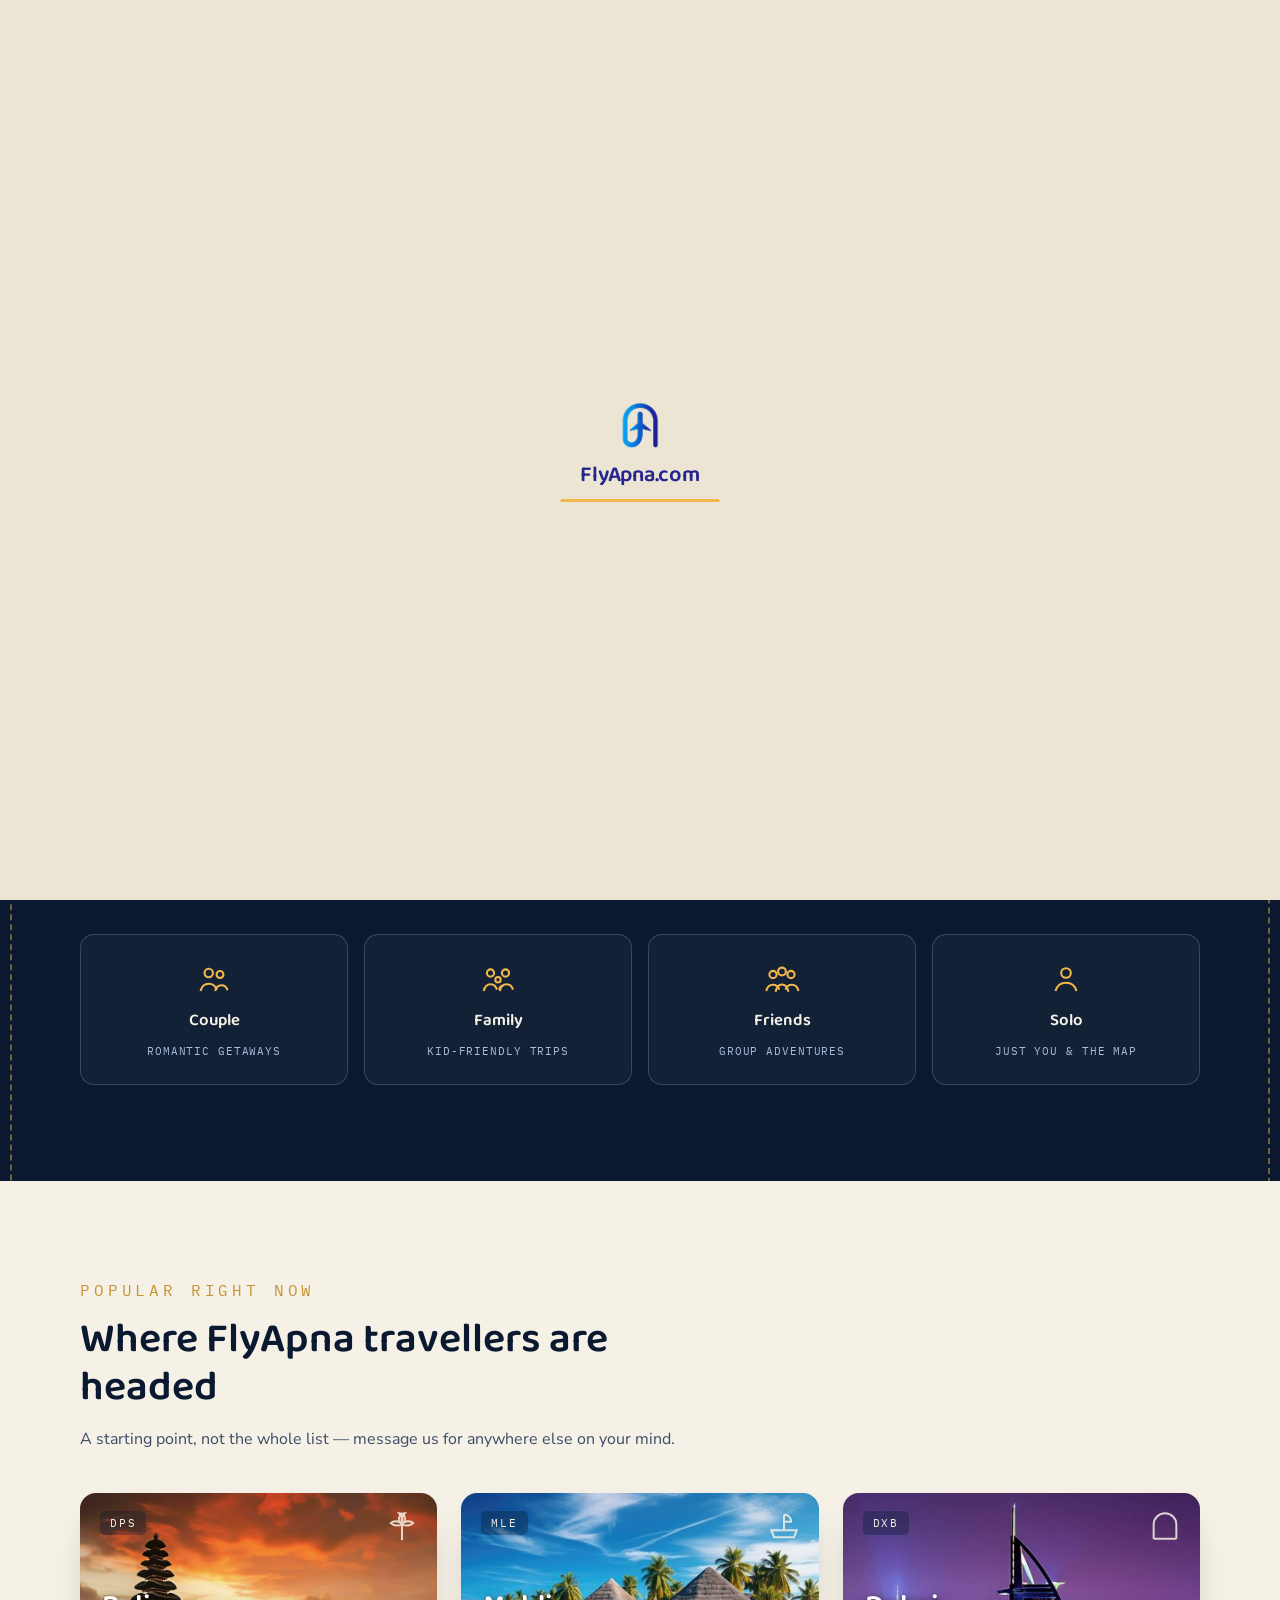
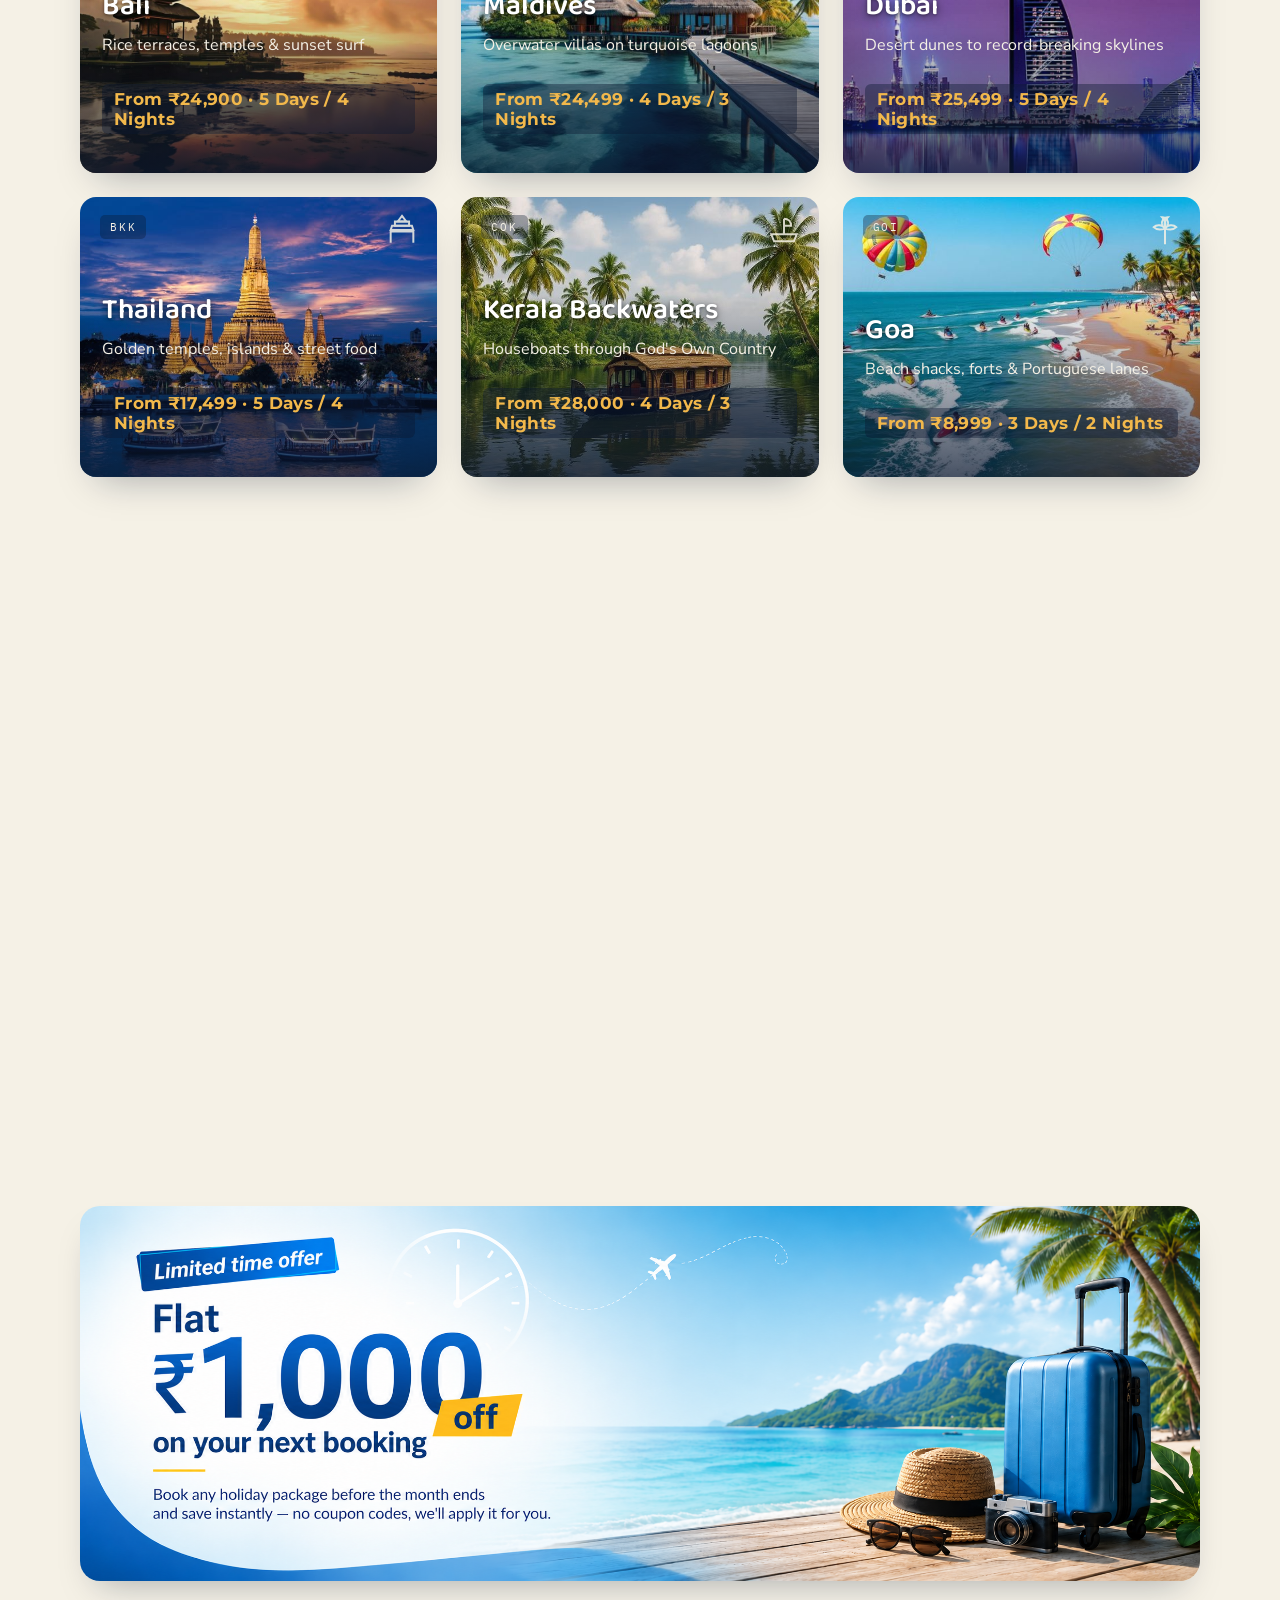
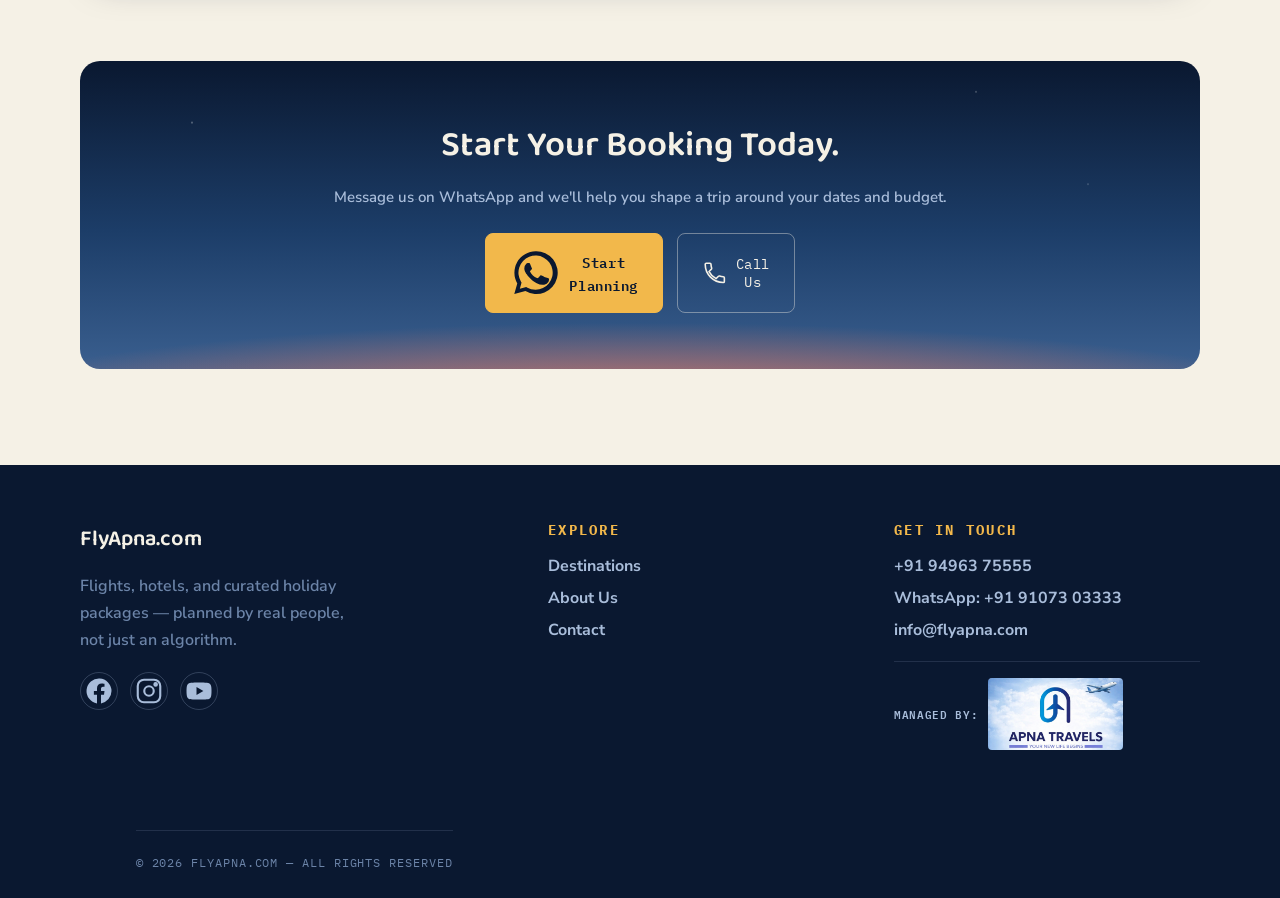
==== commit 16c0f500: "final-4" ====
--- a/index.html
+++ b/index.html
@@ -35,7 +35,7 @@
     <li><a href="about.html" class="">About</a></li>
     <li><a href="contact.html" class="">Contact</a></li>
   </ul>
-  <a href="tel:+919107303333" class="nav-call">
+  <a href="tel:+919107303333" class="nav-call" id="navCallBtn">
     <svg viewBox="0 0 24 24" fill="none" stroke="currentColor" stroke-width="1.8"><path d="M6.6 10.8a15 15 0 0 0 6.6 6.6l2.2-2.2a1 1 0 0 1 1-.2 11 11 0 0 0 3.5.6 1 1 0 0 1 1 1V20a1 1 0 0 1-1 1A17 17 0 0 1 3 4a1 1 0 0 1 1-1h3.4a1 1 0 0 1 1 1 11 11 0 0 0 .6 3.5 1 1 0 0 1-.2 1z"/></svg>
     <span>Call Us</span>
   </a>
@@ -63,7 +63,12 @@
   </div>
 </section>
 <div class="hero-cta-wrap">
-  <a href="destinations.html" class="hero-cta-pill">Book your trip now</a>
+  <a href="destinations.html" class="hero-cta-pill">
+    <span class="hero-cta-pill__text" id="ctaTypewriter"></span>
+    <span class="hero-cta-pill__arrow">
+      <svg viewBox="0 0 24 24" fill="none" stroke="currentColor" stroke-width="2.5" stroke-linecap="round" stroke-linejoin="round"><path d="M9 6l6 6-6 6"/></svg>
+    </span>
+  </a>
 </div>
 
 
--- a/styles.css
+++ b/styles.css
@@ -1797,4 +1797,221 @@
     height:38px;
     justify-content:center;
   }
+}
+
+/* ---------- Call number popup (desktop) ---------- */
+.call-popup{
+  position:absolute;
+  top:calc(100% + 10px);
+  right:0;
+  background:var(--sky-deep);
+  color:var(--paper);
+  padding:14px 18px;
+  border-radius:10px;
+  font-family:'Montserrat', sans-serif;
+  font-size:14px;
+  font-weight:600;
+  white-space:nowrap;
+  box-shadow:0 12px 28px -8px rgba(10,24,48,0.4);
+  opacity:0;
+  visibility:hidden;
+  transform:translateY(-6px);
+  transition:opacity 0.2s ease, transform 0.2s ease, visibility 0.2s ease;
+  z-index:200;
+}
+.call-popup.show{
+  opacity:1;
+  visibility:visible;
+  transform:translateY(0);
+}
+.call-popup a{
+  color:var(--gold);
+  text-decoration:none;
+}
+.call-popup a:hover{
+  text-decoration:underline;
+}
+.call-popup::before{
+  content:"";
+  position:absolute;
+  top:-6px;
+  right:16px;
+  width:12px; height:12px;
+  background:var(--sky-deep);
+  transform:rotate(45deg);
+}
+.nav-call{
+  position:relative;
+}
+
+.thankyou-state{
+  display:flex;
+  flex-direction:column;
+  align-items:center;
+  text-align:center;
+  padding:20px 0;
+}
+.thankyou-state__icon{
+  width:64px;
+  height:64px;
+  border-radius:50%;
+  background:var(--gold);
+  color:var(--sky-deep);
+  display:flex;
+  align-items:center;
+  justify-content:center;
+  margin:0 auto 20px;
+  flex-shrink:0;
+  animation:thankyouPop 0.5s cubic-bezier(.34,1.56,.64,1);
+}
+.thankyou-state__icon svg{
+  width:30px;
+  height:30px;
+  display:block;
+}
+.thankyou-state h2.contact-split__title{
+  margin:0 0 10px;
+  max-width:none;
+  text-align:center;
+}
+.thankyou-state__text{
+  font-size:15px;
+  line-height:1.7;
+  color:var(--ink-soft);
+  max-width:340px;
+  margin:0 auto;
+  text-align:center;
+}
+
+@keyframes thankyouPop{
+  0%{ transform:scale(0); opacity:0; }
+  60%{ transform:scale(1.15); opacity:1; }
+  100%{ transform:scale(1); }
+}
+
+@media (prefers-reduced-motion: reduce){
+  .thankyou-state__icon{ animation:none; }
+}
+
+
+
+
+
+/* hjghjh */
+
+.hero-cta-wrap{
+  position:relative;
+  z-index:20;
+  display:flex;
+  justify-content:center;
+  margin-top:0;
+  margin-bottom:0;
+  padding:0 20px;
+}
+.hero-cta-pill{
+  display:inline-flex;
+  align-items:center;
+  justify-content:center;
+  gap:10px;
+  background:linear-gradient(135deg, #fff 0%, #faf7ef 100%);
+  color:var(--ink);
+  font-family:'Montserrat', sans-serif;
+  font-weight:700;
+  font-size:16px;
+  letter-spacing:0.01em;
+  text-decoration:none;
+  padding:20px 48px;
+  border-radius:999px;
+  box-shadow:
+    0 0 0 2px var(--gold),
+    0 20px 40px -12px rgba(10,24,48,0.45),
+    0 0 0 6px rgba(242,184,75,0.12);
+  transition:transform 0.25s cubic-bezier(.34,1.56,.64,1), box-shadow 0.3s ease, background 0.3s ease;
+  position:relative;
+  top:-67px;
+  animation:pillPulse 2.8s ease-in-out infinite;
+}
+.hero-cta-pill:hover{
+  background:linear-gradient(135deg, var(--gold) 0%, var(--gold-deep) 100%);
+  color:#fff;
+  transform:translateY(-3px) scale(1.02);
+  box-shadow:
+    0 0 0 2px var(--gold-deep),
+    0 26px 50px -10px rgba(10,24,48,0.55),
+    0 0 0 8px rgba(242,184,75,0.18);
+  animation:none;
+}
+.hero-cta-pill__arrow{
+  display:flex;
+  align-items:center;
+  justify-content:center;
+  width:26px;
+  height:26px;
+  border-radius:50%;
+  background:var(--sky-deep);
+  color:var(--paper);
+  flex:none;
+  transition:transform 0.25s ease, background 0.25s ease;
+}
+.hero-cta-pill:hover .hero-cta-pill__arrow{
+  background:var(--sky-deep);
+  transform:translateX(3px);
+}
+.hero-cta-pill__arrow svg{
+  width:13px;
+  height:13px;
+}
+
+@keyframes pillPulse{
+  0%, 100%{
+    box-shadow:
+      0 0 0 2px var(--gold),
+      0 20px 40px -12px rgba(10,24,48,0.45),
+      0 0 0 6px rgba(242,184,75,0.12);
+  }
+  50%{
+    box-shadow:
+      0 0 0 2px var(--gold),
+      0 20px 40px -12px rgba(10,24,48,0.45),
+      0 0 0 10px rgba(242,184,75,0.04);
+  }
+}
+
+@media (prefers-reduced-motion: reduce){
+  .hero-cta-pill{ animation:none; }
+}
+
+@media (max-width:600px){
+  .hero-cta-pill{
+    padding:18px 40px;
+    font-size:16px;
+    font-weight:600;
+    animation:none;
+  }
+}
+
+.hero-cta-pill__text{
+  white-space:nowrap;
+}
+.hero-cta-pill__text::after{
+  content:"";
+  display:inline-block;
+  width:2px;
+  height:1em;
+  background:currentColor;
+  margin-left:2px;
+  vertical-align:-2px;
+  animation:cursorBlink 0.8s step-end infinite;
+}
+.hero-cta-pill__text.done::after{
+  animation:cursorBlink 0.8s step-end infinite;
+}
+
+@keyframes cursorBlink{
+  0%, 50%{ opacity:1; }
+  51%, 100%{ opacity:0; }
+}
+
+@media (prefers-reduced-motion: reduce){
+  .hero-cta-pill__text::after{ display:none; }
 }
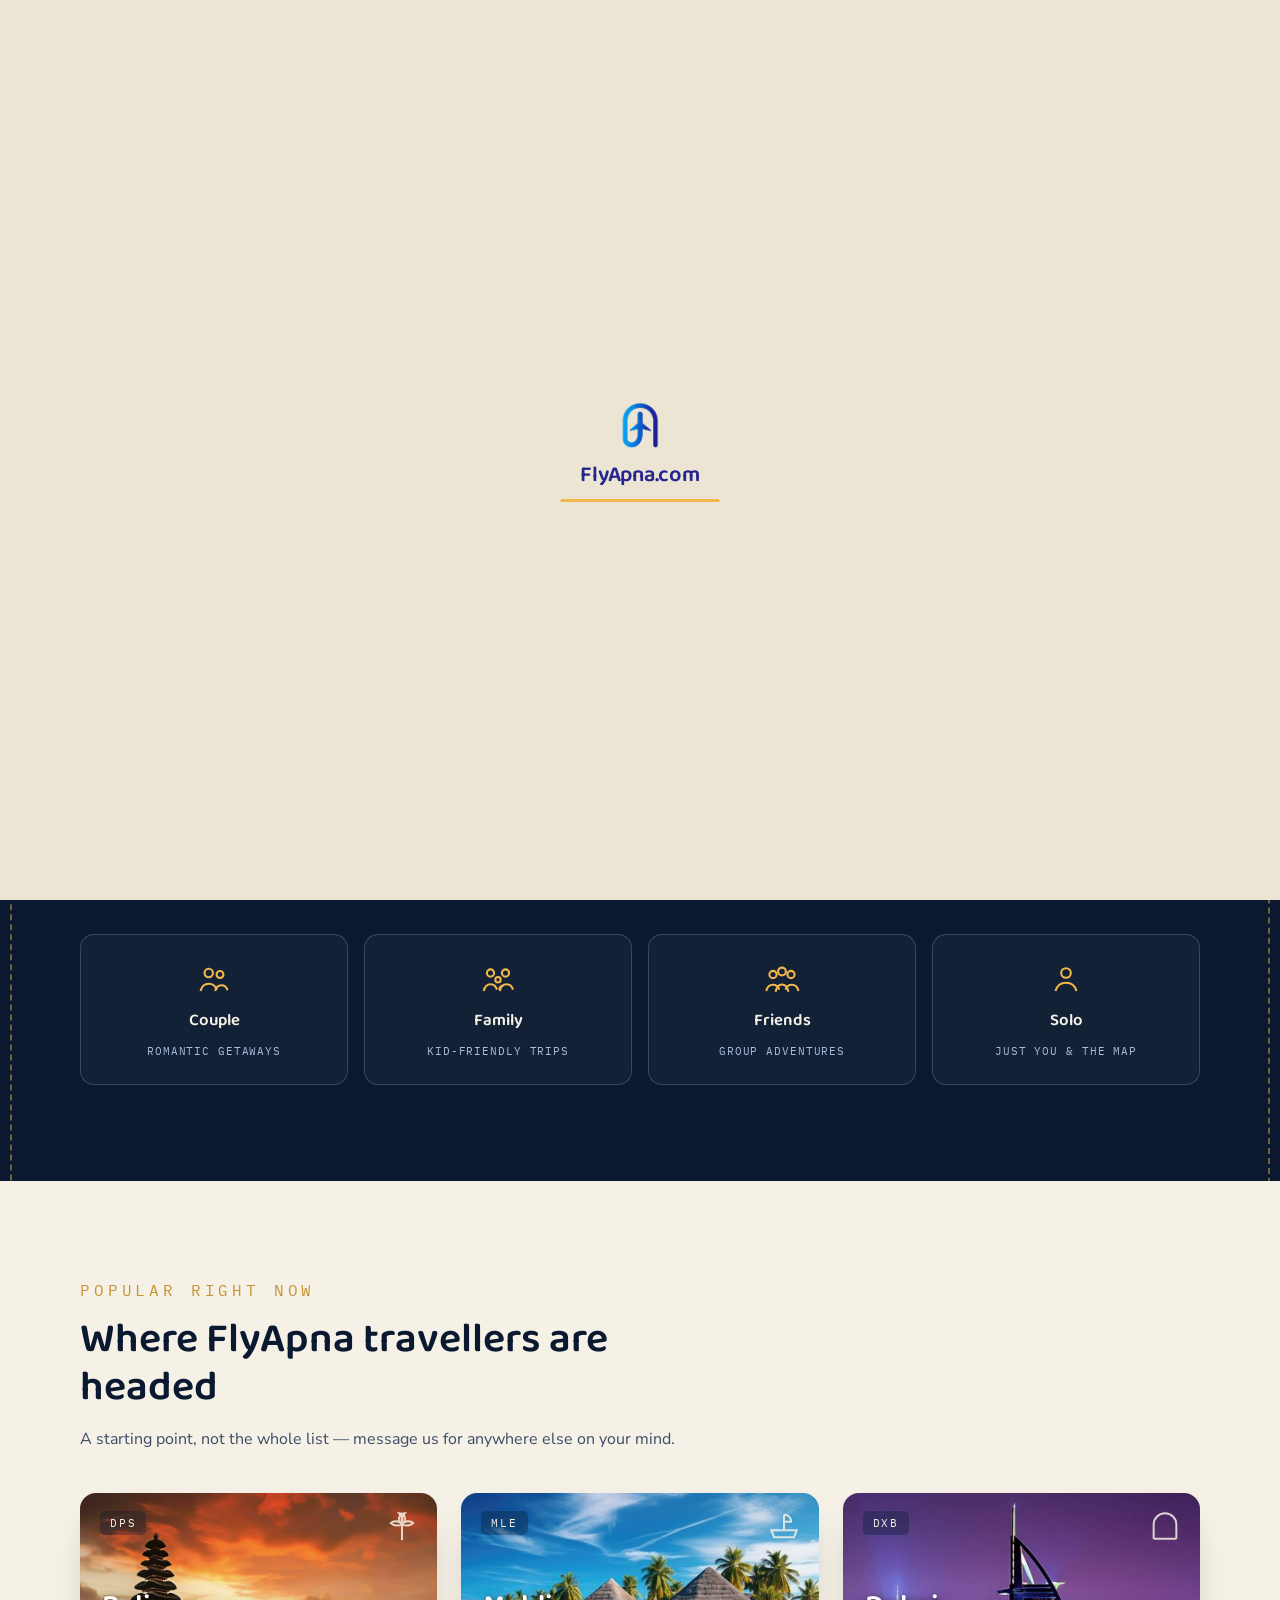
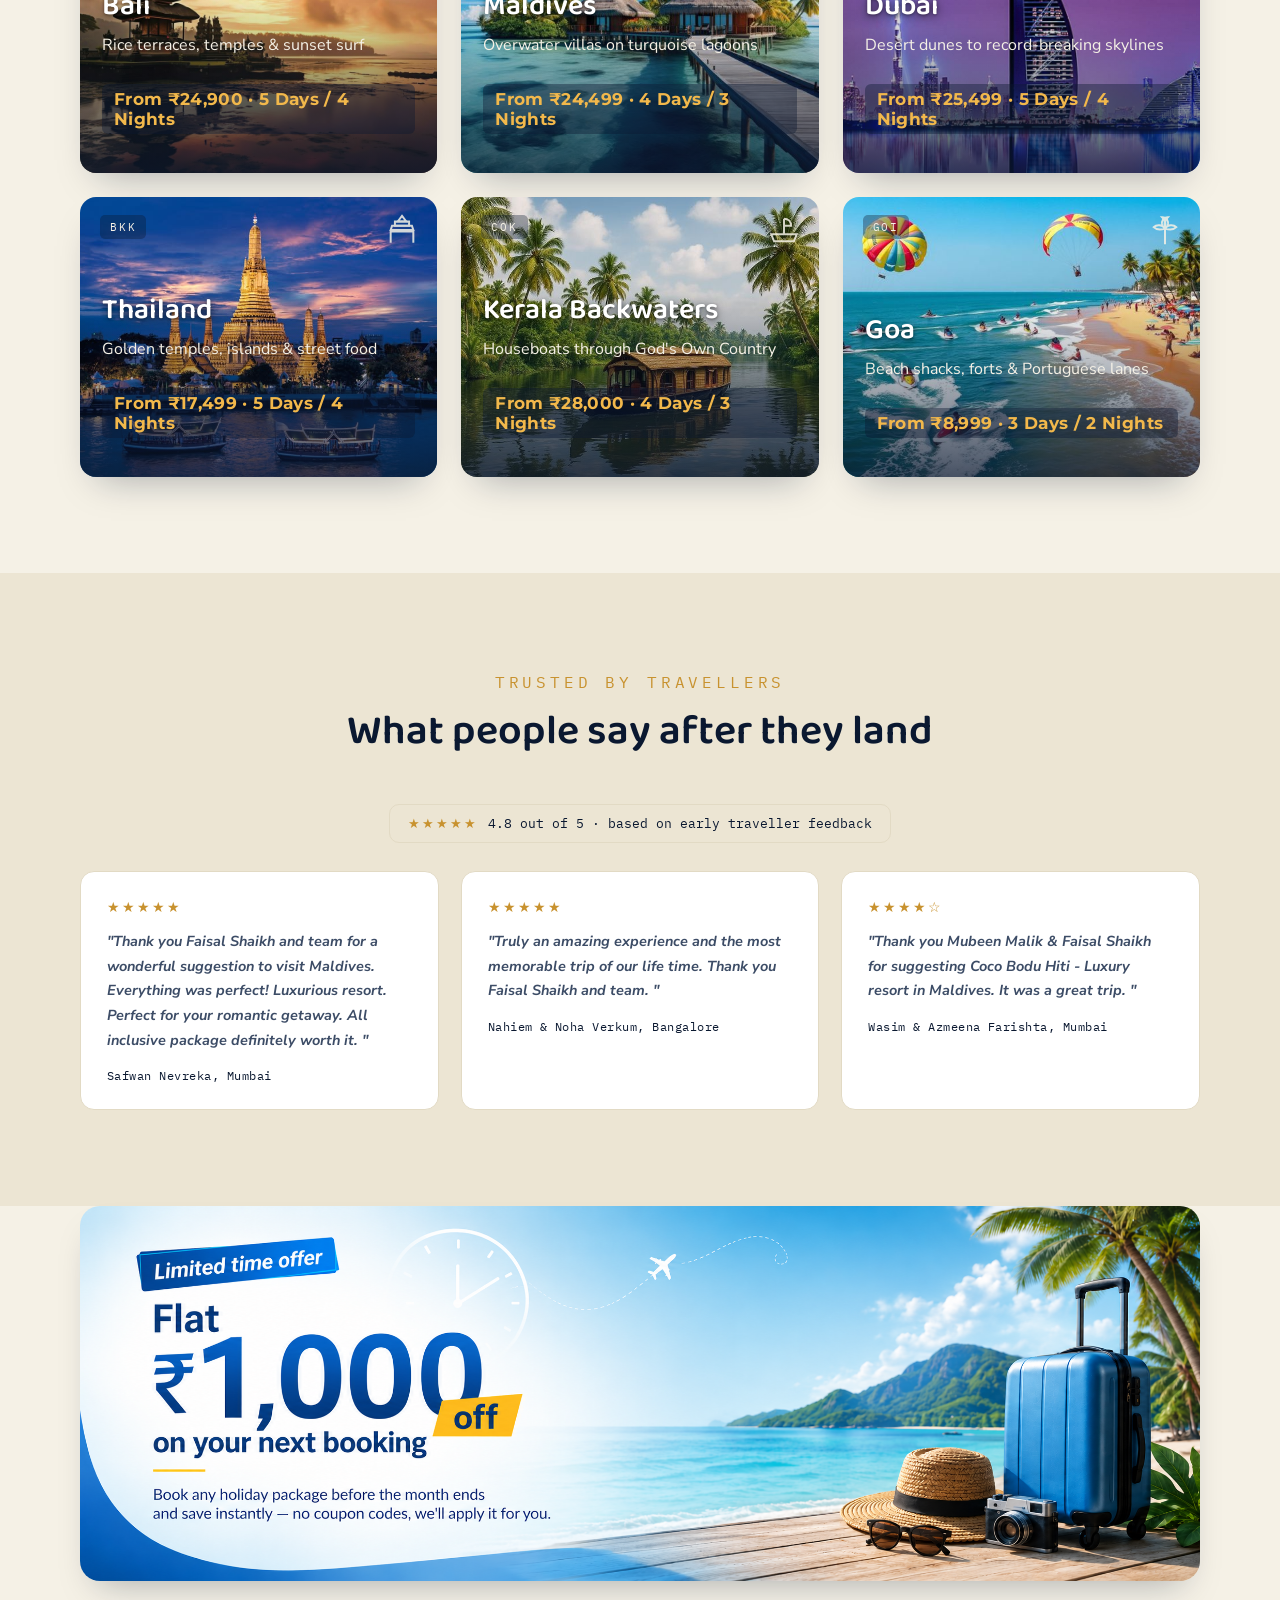
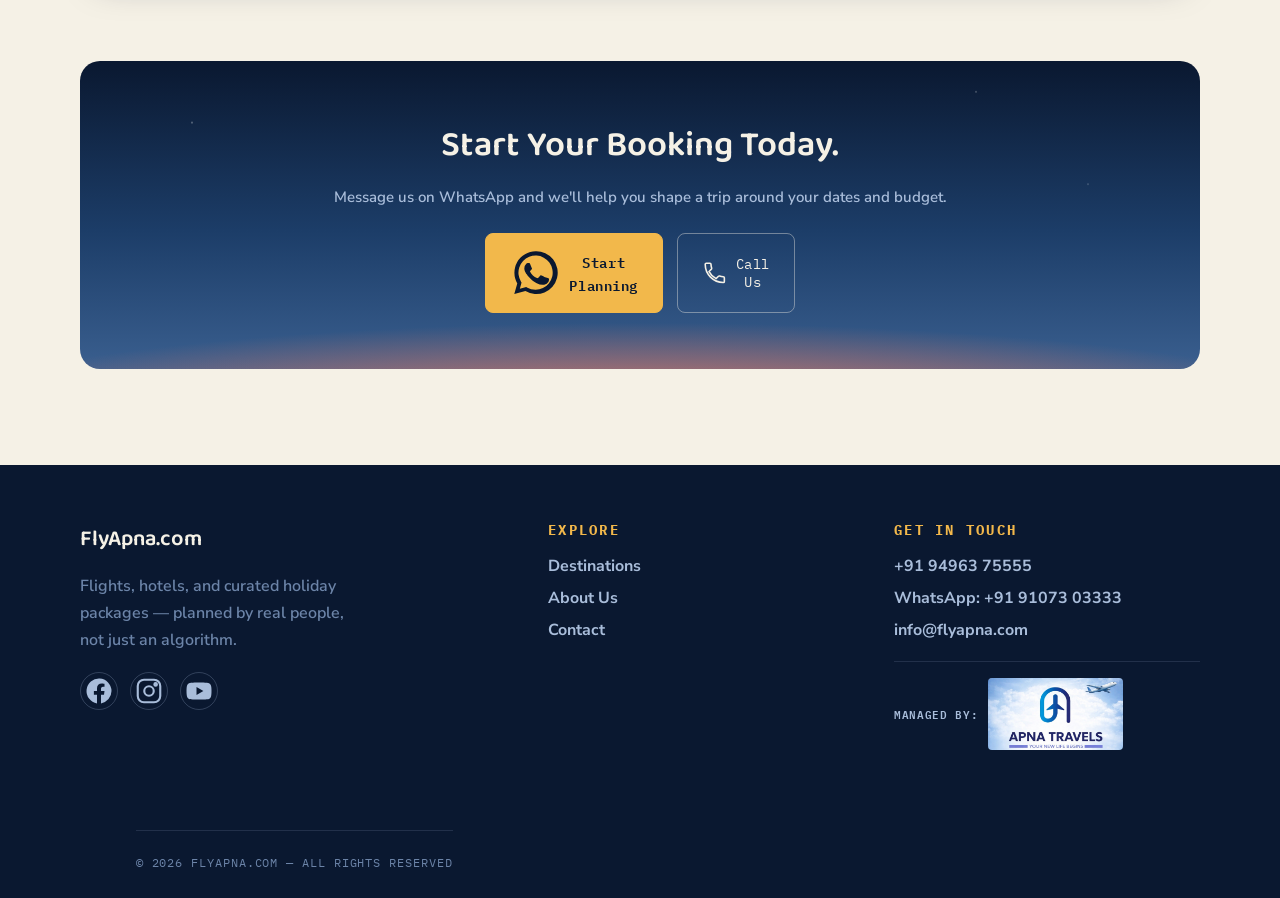
==== commit b0116ed4: "final-5" ====
--- a/index.html
+++ b/index.html
@@ -15,6 +15,12 @@
 
 <body>
 <div id="pageLoader" class="page-loader">
+  <div class="page-loader__sky">
+    <div class="page-loader__cloud page-loader__cloud--1"></div>
+    <div class="page-loader__cloud page-loader__cloud--2"></div>
+    <div class="page-loader__cloud page-loader__cloud--3"></div>
+   
+  </div>
   <div class="page-loader__inner">
     <img src="logo.png" alt="FlyApna" class="page-loader__logo">
     <p class="page-loader__text">Fly<span class="accent">Apna</span>.com</p>
--- a/styles.css
+++ b/styles.css
@@ -1661,7 +1661,6 @@
   margin-top:2px;
 }
 
-
 /* ---------- Page loader ---------- */
 .page-loader{
   position:fixed;
@@ -1671,6 +1670,7 @@
   display:flex;
   align-items:center;
   justify-content:center;
+  overflow:hidden;
   transition:opacity 0.6s ease, visibility 0.6s ease;
 }
 .page-loader.hidden{
@@ -1678,7 +1678,72 @@
   visibility:hidden;
   pointer-events:none;
 }
+
+/* ---------- Sky layer: clouds + flying plane ---------- */
+.page-loader__sky{
+  position:absolute;
+  inset:0;
+  overflow:hidden;
+  pointer-events:none;
+}
+.page-loader__cloud{
+  position:absolute;
+  background:#fff;
+  border-radius:50%;
+  opacity:0.55;
+}
+.page-loader__cloud::before,
+.page-loader__cloud::after{
+  content:"";
+  position:absolute;
+  background:#fff;
+  border-radius:50%;
+}
+.page-loader__cloud--1{
+  width:70px; height:26px;
+  top:18%;
+  left:-100px;
+  animation:cloudDrift 9s linear infinite;
+}
+.page-loader__cloud--1::before{ width:38px; height:38px; top:-18px; left:8px; }
+.page-loader__cloud--1::after{ width:28px; height:28px; top:-12px; left:34px; }
+
+.page-loader__cloud--2{
+  width:90px; height:32px;
+  top:68%;
+  left:-140px;
+  animation:cloudDrift 13s linear infinite;
+  animation-delay:-4s;
+  opacity:0.4;
+}
+.page-loader__cloud--2::before{ width:46px; height:46px; top:-22px; left:10px; }
+.page-loader__cloud--2::after{ width:34px; height:34px; top:-14px; left:44px; }
+
+.page-loader__cloud--3{
+  width:55px; height:20px;
+  top:32%;
+  left:-80px;
+  animation:cloudDrift 7s linear infinite;
+  animation-delay:-2s;
+  opacity:0.35;
+}
+.page-loader__cloud--3::before{ width:28px; height:28px; top:-13px; left:6px; }
+.page-loader__cloud--3::after{ width:20px; height:20px; top:-9px; left:24px; }
+
+@keyframes cloudDrift{
+  from{ transform:translateX(0); }
+  to{ transform:translateX(calc(100vw + 200px)); }
+}
+
+
+
+
+
+
+/* ---------- Logo / text / progress bar ---------- */
 .page-loader__inner{
+  position:relative;
+  z-index:1;
   display:flex;
   flex-direction:column;
   align-items:center;
@@ -1703,7 +1768,7 @@
 .page-loader__bar{
   width:160px;
   height:3px;
-  background:white;
+  background:#fff;
   border-radius:99px;
   overflow:hidden;
   margin-top:4px;
@@ -1728,8 +1793,8 @@
 @media (prefers-reduced-motion: reduce){
   .page-loader__logo{ animation:none; }
   .page-loader__bar-fill{ animation:none; width:100%; }
-}
-
+  .page-loader__plane, .page-loader__cloud, .page-loader__plane-trail::before{ animation:none; }
+}
 
 /* ---------- Sticky navbar that turns white on scroll — homepage only ---------- */
 .navbar-home-sticky{
@@ -1897,7 +1962,7 @@
 
 
 
-/* hjghjh */
+/* "Book your trip now" animation */
 
 .hero-cta-wrap{
   position:relative;
@@ -2014,4 +2079,5 @@
 
 @media (prefers-reduced-motion: reduce){
   .hero-cta-pill__text::after{ display:none; }
-}+}
+
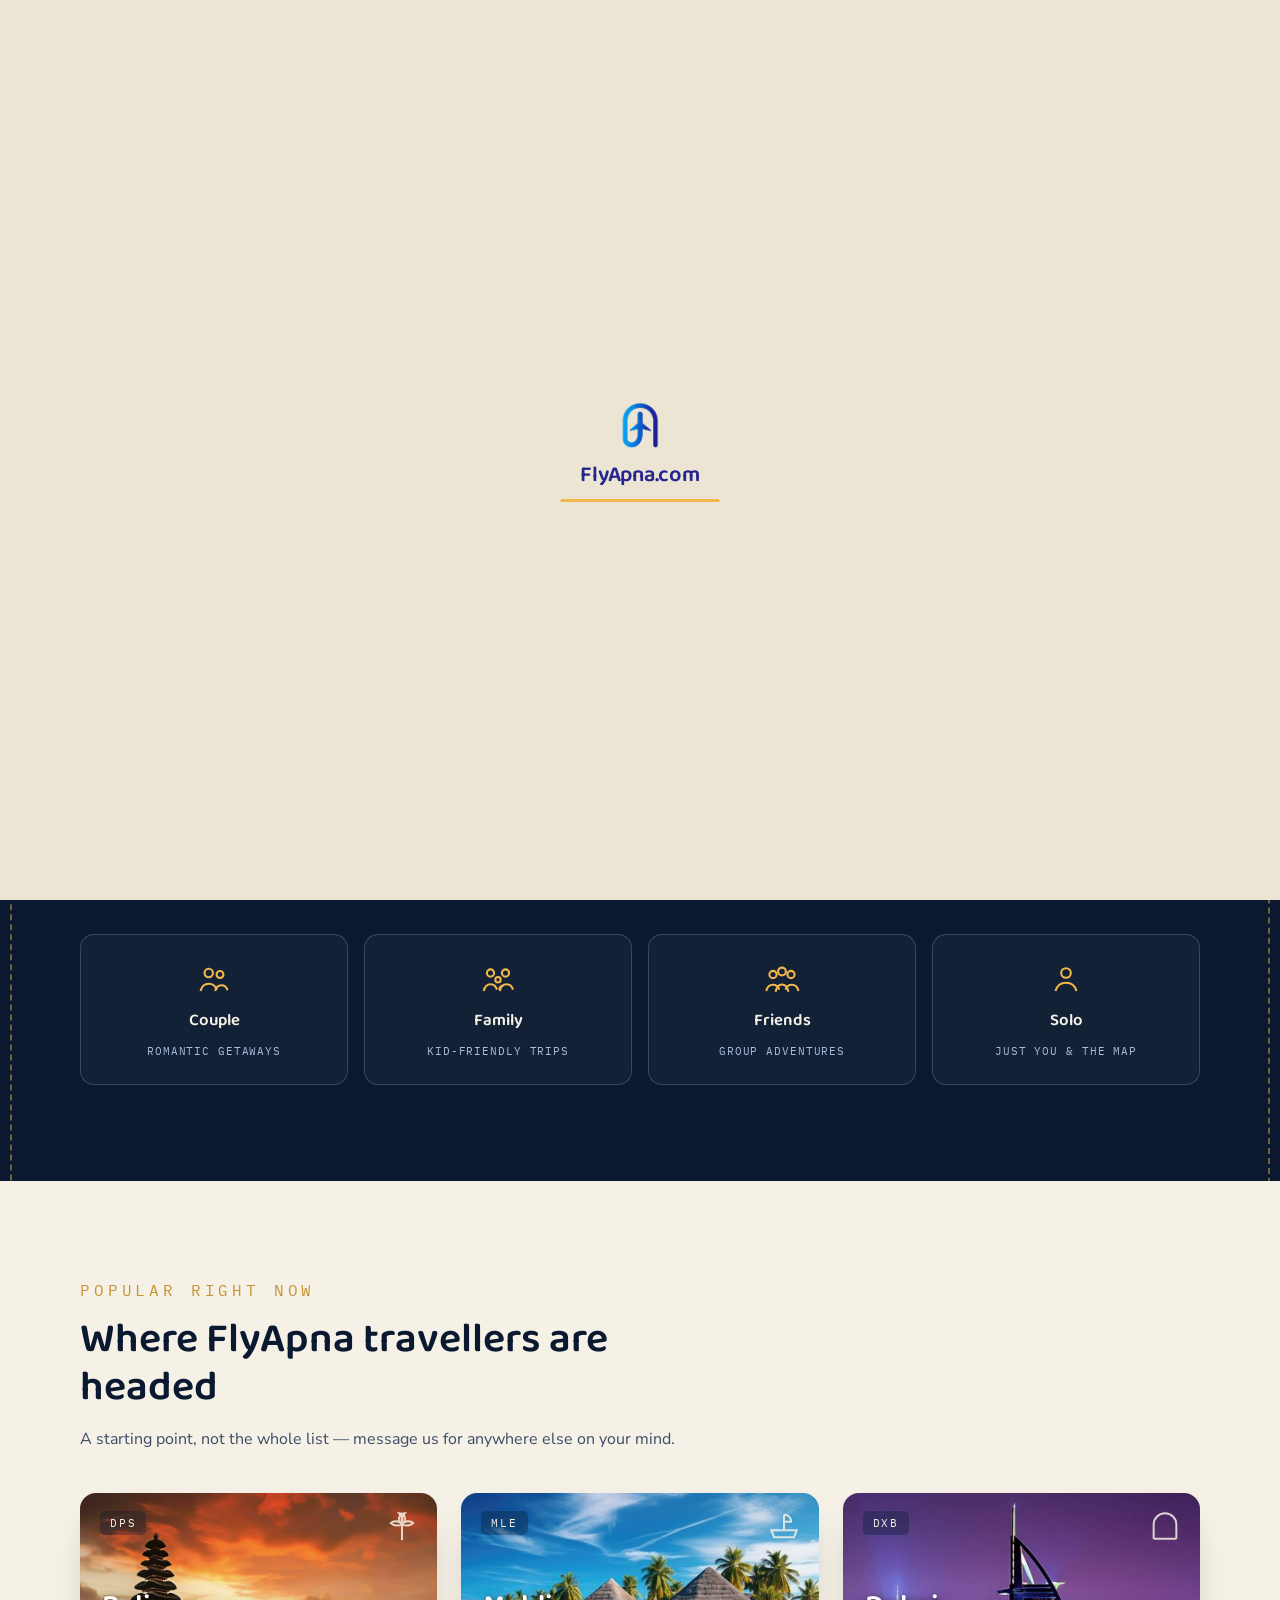
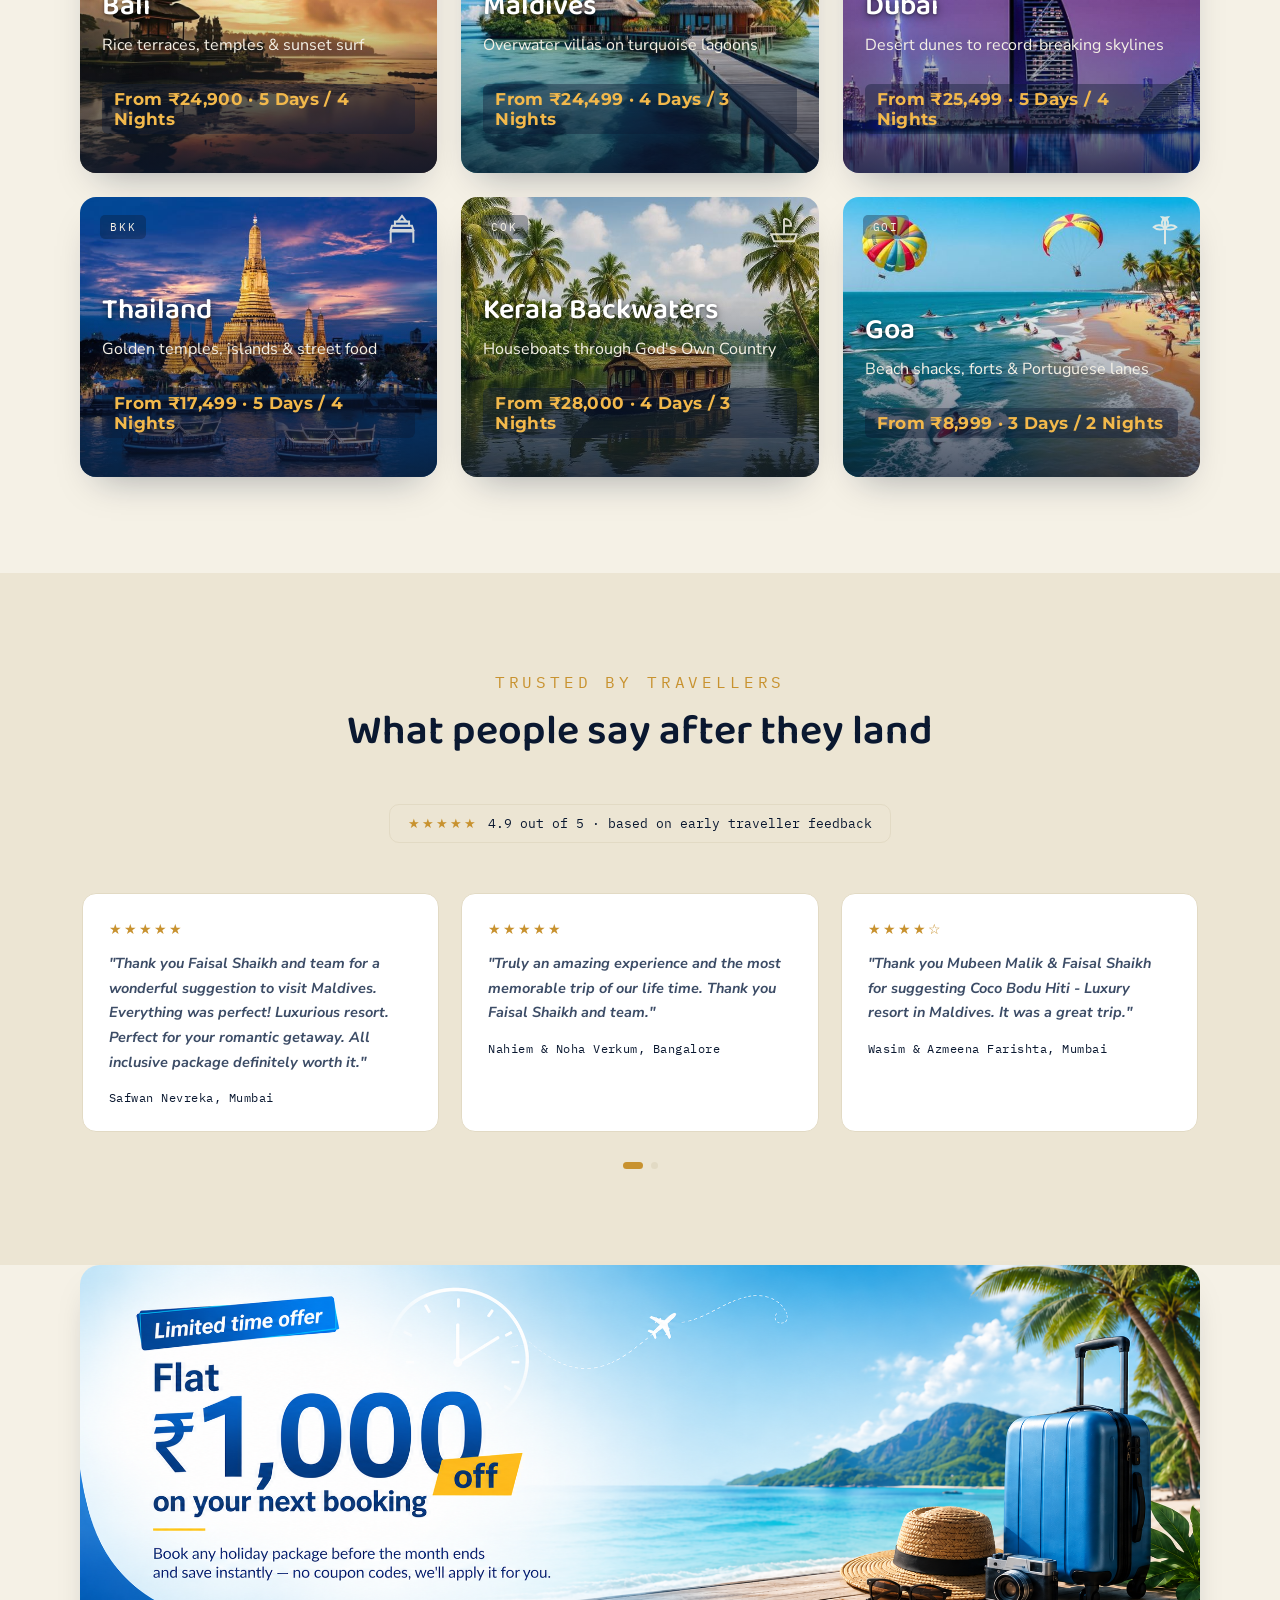
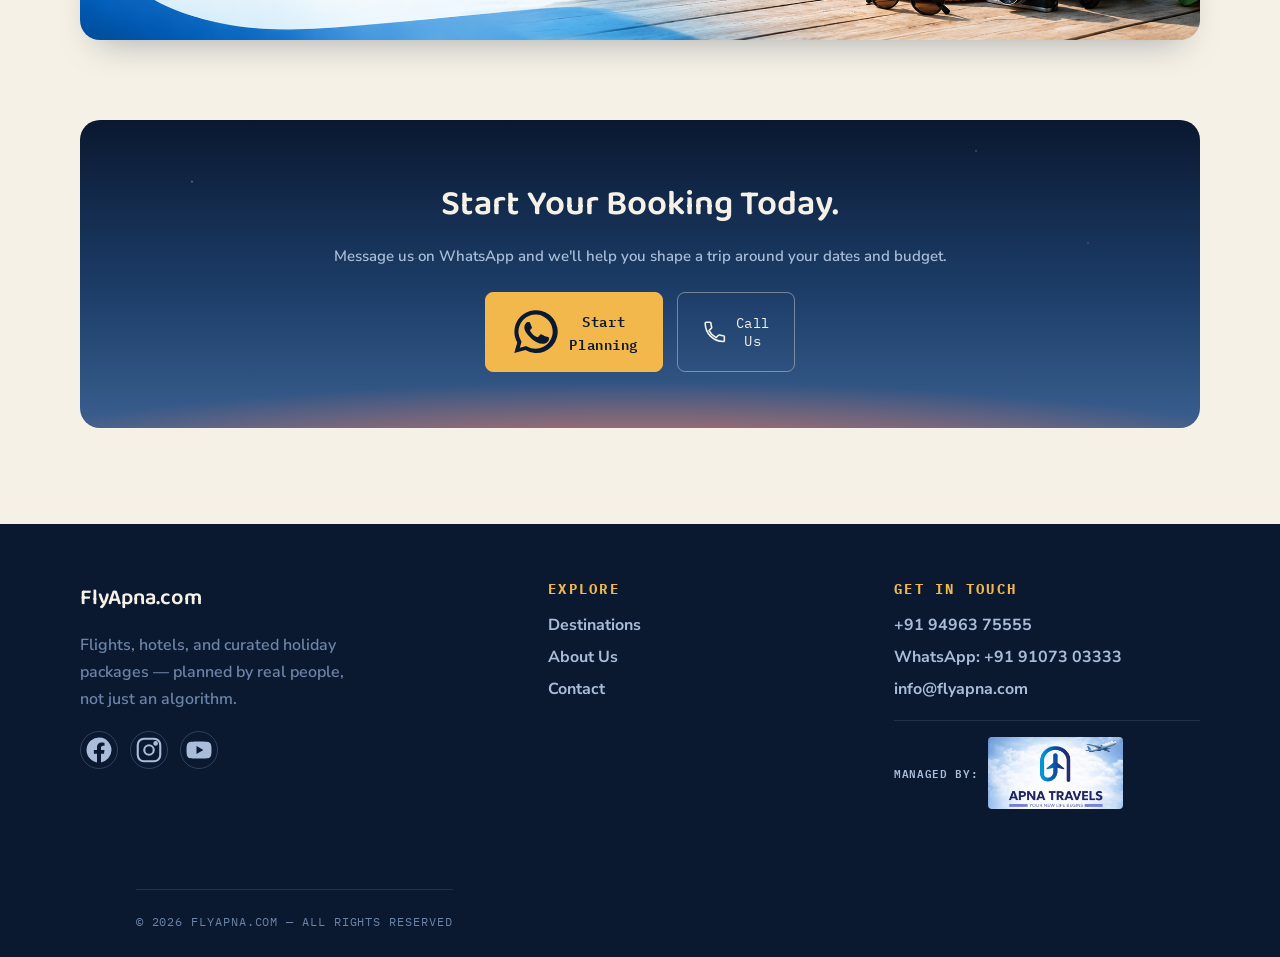
==== commit ef68193c: "final 6" ====
--- a/index.html
+++ b/index.html
@@ -191,33 +191,56 @@
       <h2>What people say after they land</h2>
     </div>
     <div class="trust-badge" style="display:flex; margin-left:auto; margin-right:auto; width:fit-content;">
-      <span class="stars">★★★★★</span> 4.8 out of 5 · based on early traveller feedback
-    </div>
-    <div class="testimonial-grid">
-      <div class="testimonial">
-        <div class="stars">★★★★★</div>
-        <p>"Thank you Faisal Shaikh and team for a wonderful suggestion to visit Maldives.
-
-Everything was perfect! Luxurious resort. Perfect for your romantic getaway. All inclusive package definitely worth it.
-
-"</p>
-        <div class="who">Safwan Nevreka, Mumbai</div>
+      <span class="stars">★★★★★</span> 4.9 out of 5 · based on early traveller feedback
+    </div>
+
+    <div class="testimonial-carousel-wrap">
+      <div class="testimonial-carousel-track">
+
+        <div class="testimonial-page">
+          <div class="testimonial-grid">
+            <div class="testimonial">
+              <div class="stars">★★★★★</div>
+              <p>"Thank you Faisal Shaikh and team for a wonderful suggestion to visit Maldives. Everything was perfect! Luxurious resort. Perfect for your romantic getaway. All inclusive package definitely worth it."</p>
+              <div class="who">Safwan Nevreka, Mumbai</div>
+            </div>
+            <div class="testimonial">
+              <div class="stars">★★★★★</div>
+              <p>"Truly an amazing experience and the most memorable trip of our life time. Thank you Faisal Shaikh and team."</p>
+              <div class="who">Nahiem & Noha Verkum, Bangalore</div>
+            </div>
+            <div class="testimonial">
+              <div class="stars">★★★★☆</div>
+              <p>"Thank you Mubeen Malik & Faisal Shaikh for suggesting Coco Bodu Hiti - Luxury resort in Maldives. It was a great trip."</p>
+              <div class="who">Wasim & Azmeena Farishta, Mumbai</div>
+            </div>
+          </div>
+        </div>
+
+        <div class="testimonial-page">
+          <div class="testimonial-grid">
+            <div class="testimonial">
+              <div class="stars">★★★★★</div>
+              <p>"A memorable 3-day customized Tirupati trip with Apna Travels, Mumbai. Faisal planned everything flawlessly. Talakona Waterfall was the highlight. Smooth, stress-free, and unforgettable!"</p>
+              <div class="who">Sameer Sadik Kureshi, Aurangabad</div>
+            </div>
+            <div class="testimonial">
+              <div class="stars">★★★★★</div>
+              <p>"My wife and I had our honeymoon at Fihalhohi Island Resort, Maldives, in July 2023. Faisal Shaikh’s recommendation was perfect. A breathtaking, romantic getaway with seamless service!"</p>
+              <div class="who">Saif Shaikh, Mumbai</div>
+            </div>
+            <div class="testimonial">
+              <div class="stars">★★★★★</div>
+              <p>"Mahabaleshwar was a dream getaway! Faisal Shaikh at Apna Travels planned our honeymoon perfectly, from the resort and food to sightseeing. Every detail was seamless and memorable!"</p>
+              <div class="who">Fahad Shaikh, Mumbai</div>
+            </div>
+          </div>
+        </div>
+
       </div>
-<div class="testimonial">
-        <div class="stars">★★★★★</div>
-        <p>"Truly an amazing experience and the most memorable trip of our life time.
-Thank you Faisal Shaikh and team.
-"</p>
-        <div class="who">Nahiem & Noha Verkum, Bangalore</div>
-      </div>
-<div class="testimonial">
-        <div class="stars">★★★★☆</div>
-        <p>"Thank you Mubeen Malik & Faisal Shaikh for suggesting Coco Bodu Hiti - Luxury resort in Maldives. It was a great trip.
-"</p>
-        <div class="who">Wasim & Azmeena Farishta, Mumbai
-</div>
-      </div>
-    </div>
+      <div class="testimonial-dots"></div>
+    </div>
+
   </div>
 </section>
 
--- a/styles.css
+++ b/styles.css
@@ -36,6 +36,14 @@
   letter-spacing:0.24em;
   text-transform:uppercase;
 }
+
+
+
+/* Prevent iOS Safari auto-zoom on form focus */
+input, select, textarea{
+  font-size:16px;
+}
+
 
 /* ---------- Navbar ---------- */
 .navbar{
@@ -514,7 +522,7 @@
 .form-field input, .form-field select, .form-field textarea{
   width:100%; padding:13px 14px; border-radius:8px;
   border:1px solid var(--line); background:#fff; color:var(--ink);
-  font-family:'Nunito Sans', sans-serif; font-size:14.5px;
+  font-family:'Nunito Sans', sans-serif; font-size:16px;
 }
 .form-field textarea{ min-height:110px; resize:vertical; }
 .form-field input:focus, .form-field select:focus, .form-field textarea:focus{
@@ -1032,7 +1040,7 @@
   outline:none;
   width:100%;
   font-family:'Nunito Sans', sans-serif;
-  font-size:15px;
+  font-size:16px;
   color:var(--ink);
   background:transparent;
 }
@@ -2081,3 +2089,37 @@
   .hero-cta-pill__text::after{ display:none; }
 }
 
+/* ---------- Testimonial carousel ---------- */
+.testimonial-carousel-wrap{
+  position:relative;
+  overflow:hidden;
+  margin-top:48px;
+}
+.testimonial-carousel-track{
+  display:flex;
+  transition:transform 0.75s cubic-bezier(.22,1,.36,1);
+  will-change:transform;
+}
+.testimonial-page{
+  flex:0 0 100%;
+  padding:2px;
+}
+
+.testimonial-dots{
+  display:flex;
+  justify-content:center;
+  gap:8px;
+  margin-top:28px;
+}
+.testimonial-dot{
+  width:7px; height:7px;
+  border-radius:50%;
+  background:var(--line);
+  cursor:pointer;
+  transition:background 0.35s ease, transform 0.35s cubic-bezier(.34,1.56,.64,1), width 0.35s ease;
+}
+.testimonial-dot.active{
+  background:var(--gold-deep);
+  width:20px;
+  border-radius:4px;
+}
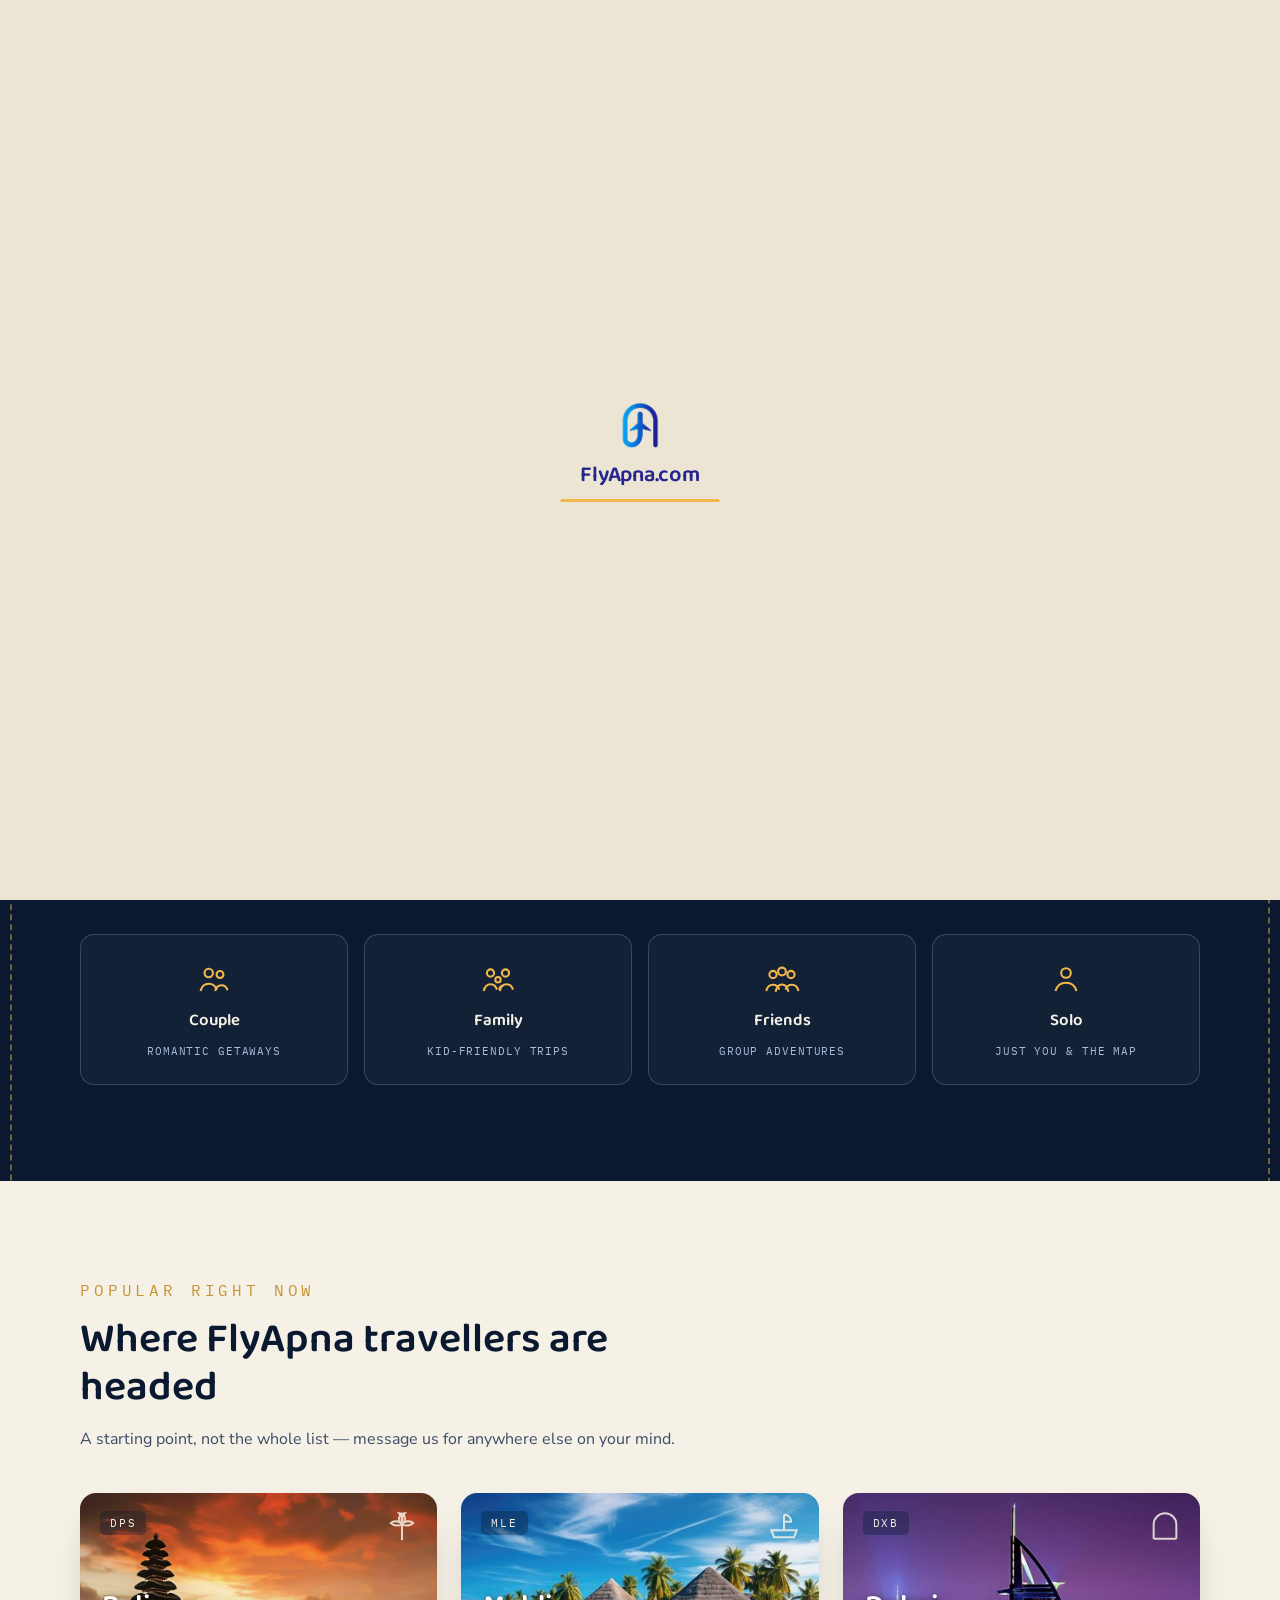
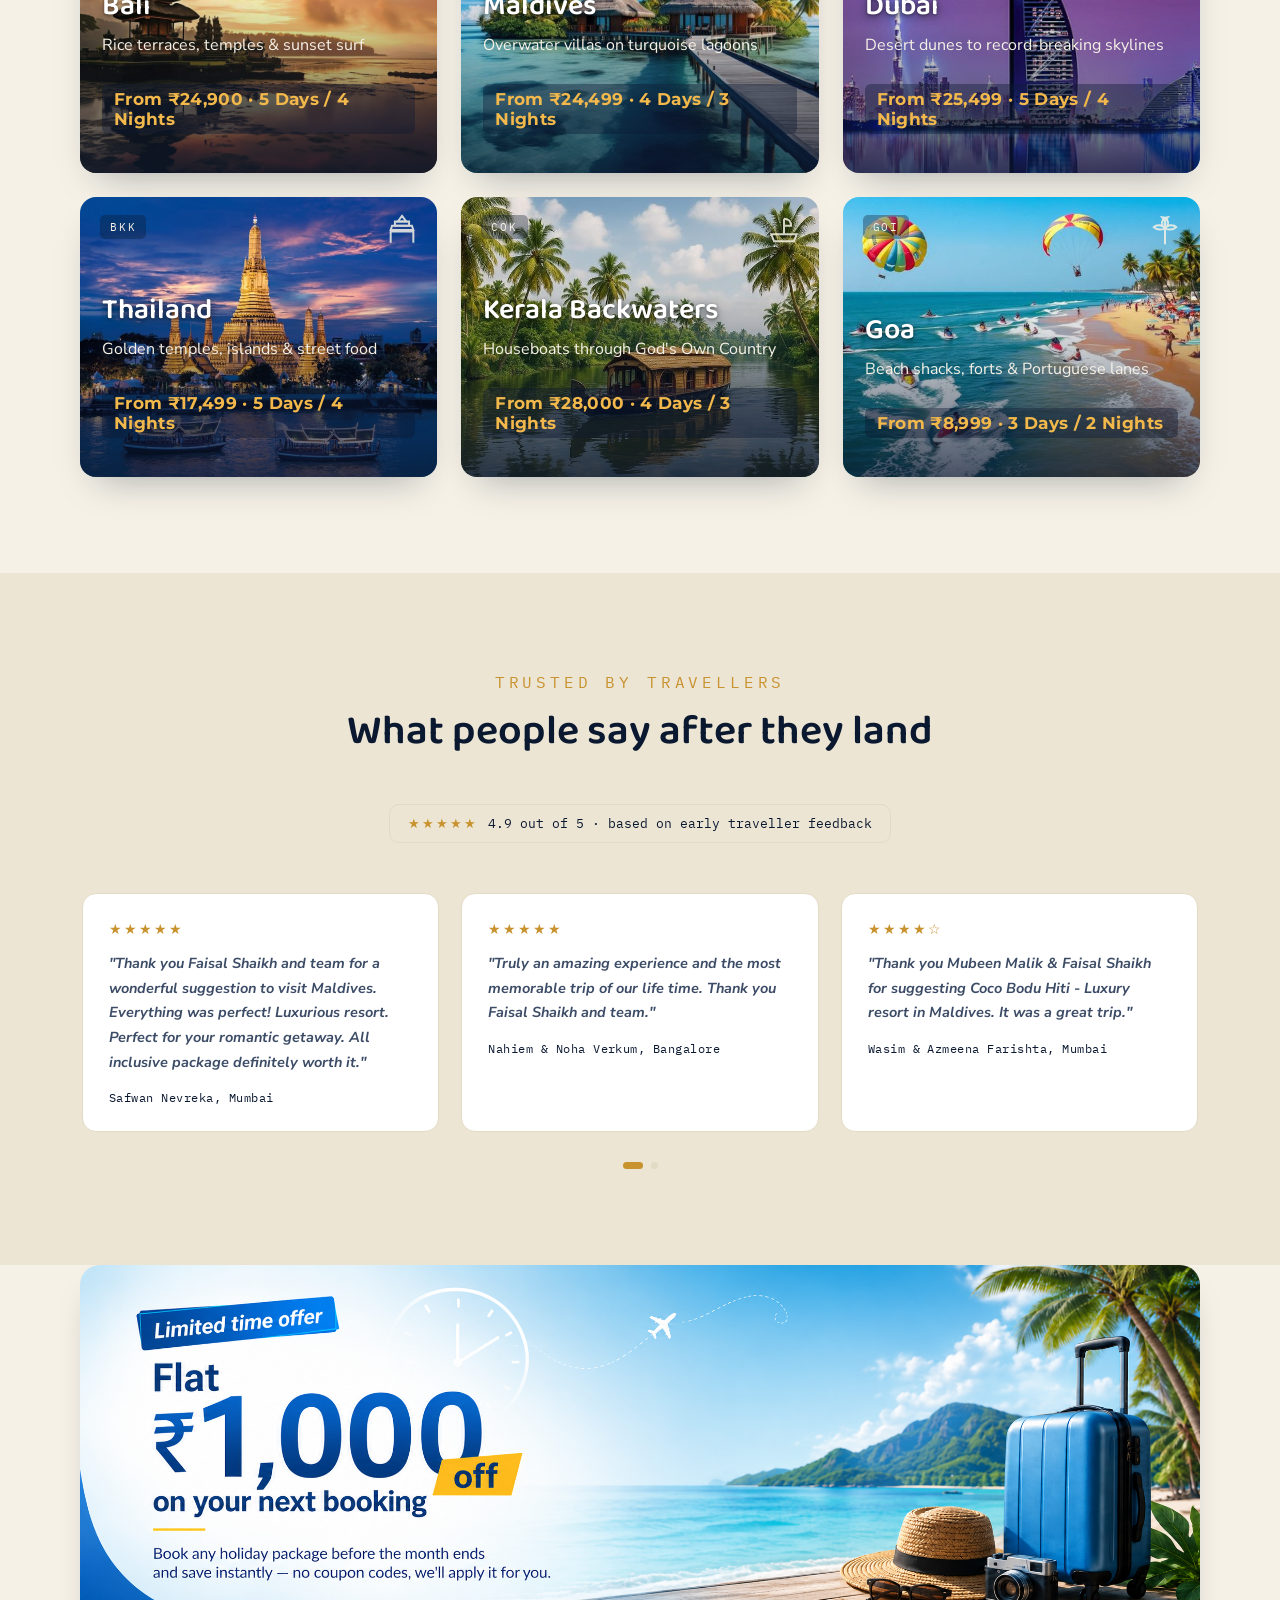
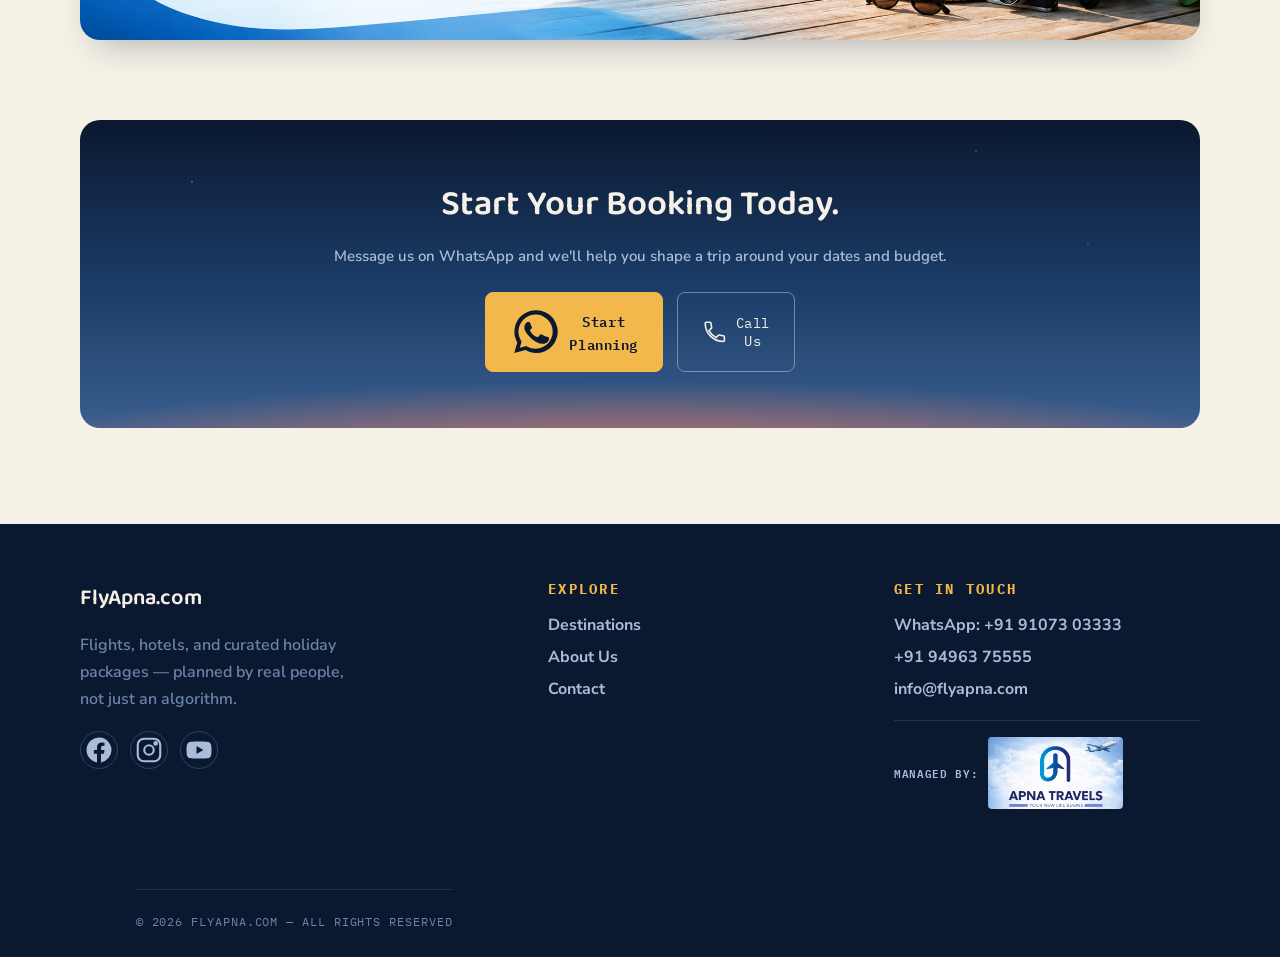
==== commit df095b20: "number on footer swaped" ====
--- a/index.html
+++ b/index.html
@@ -296,8 +296,9 @@
     <div class="footer-col">
   <h4>Get in touch</h4>
   <ul>
+        <li><a href="https://wa.me/919107303333?text=Hi!%20I'd%20like%20to%20know%20more%20about%20FlyApna%20holiday%20packages.">WhatsApp: +91 91073 03333</a></li>
+
     <li><a href="tel:+919496375555">+91 94963 75555</a></li>
-    <li><a href="https://wa.me/919107303333?text=Hi!%20I'd%20like%20to%20know%20more%20about%20FlyApna%20holiday%20packages.">WhatsApp: +91 91073 03333</a></li>
     <li><a href="mailto:info@flyapna.com">info@flyapna.com</a></li>
   </ul>
   <div class="footer-managed">
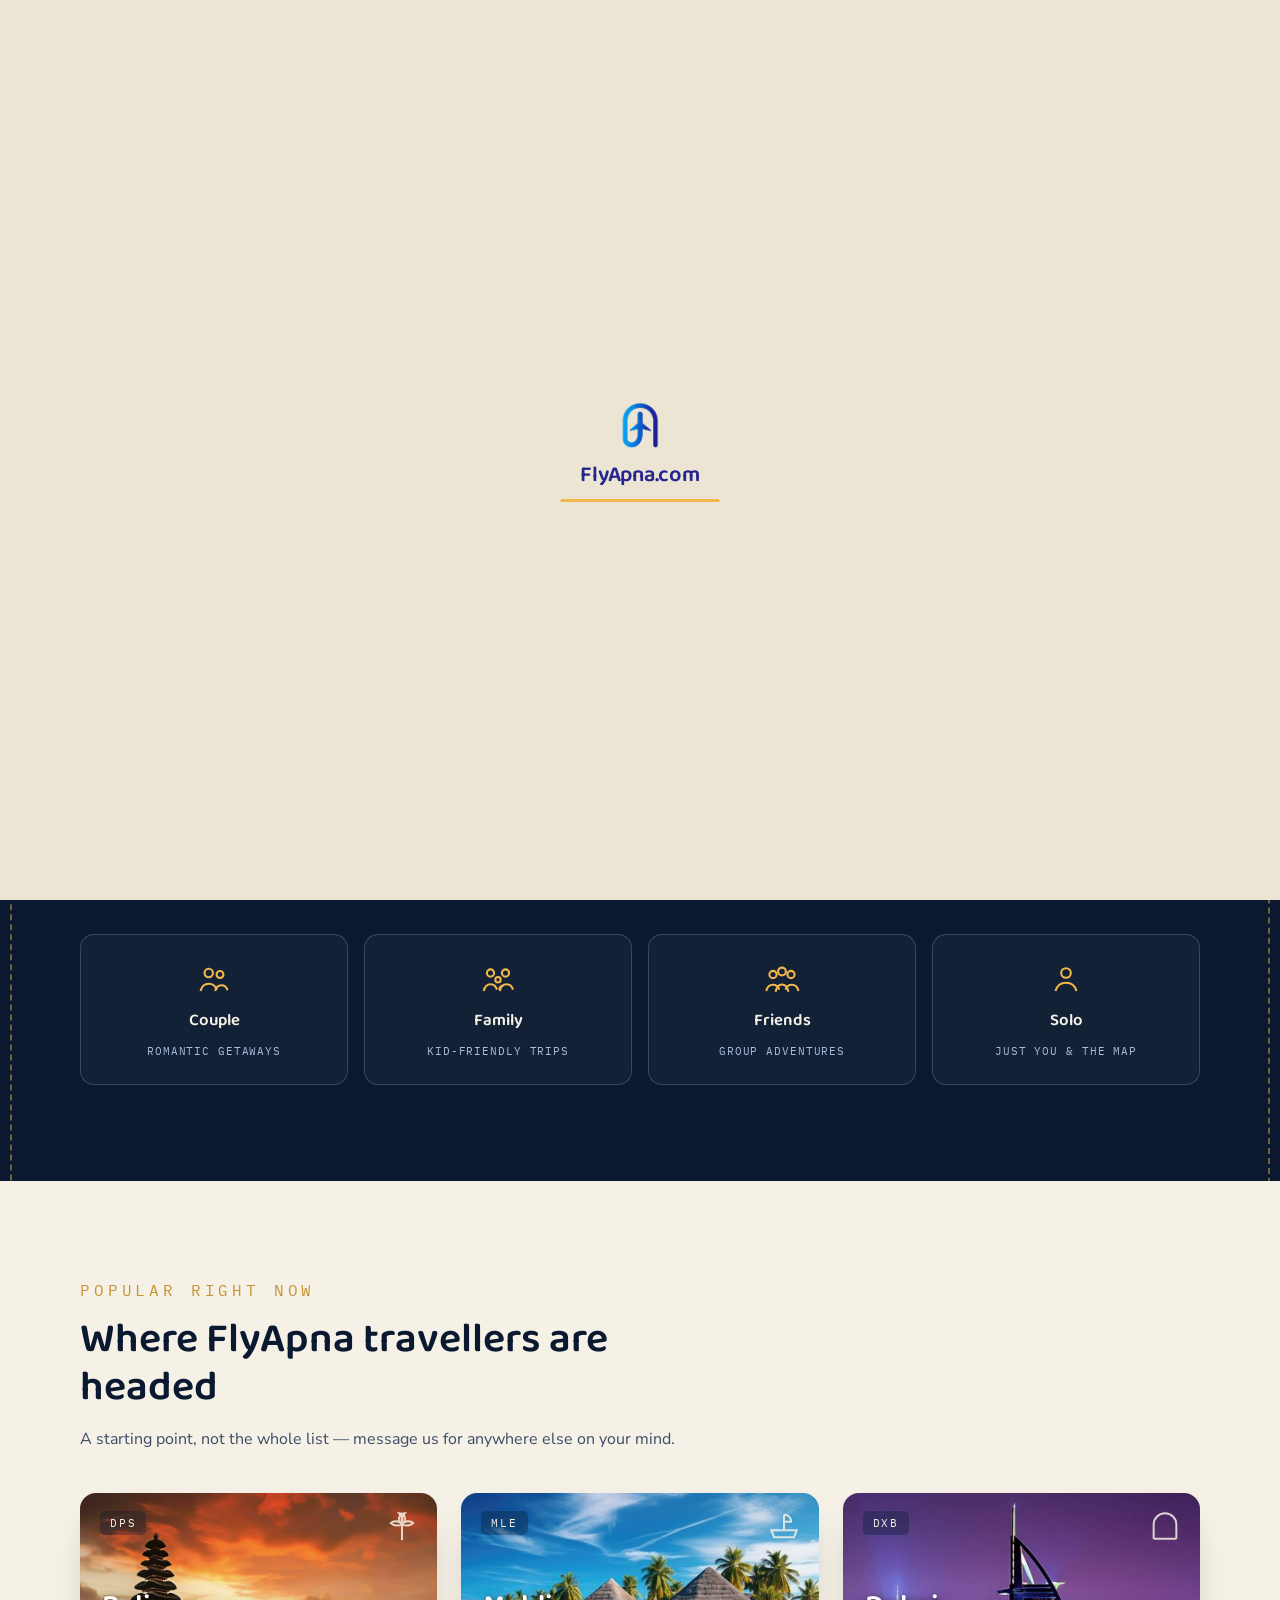
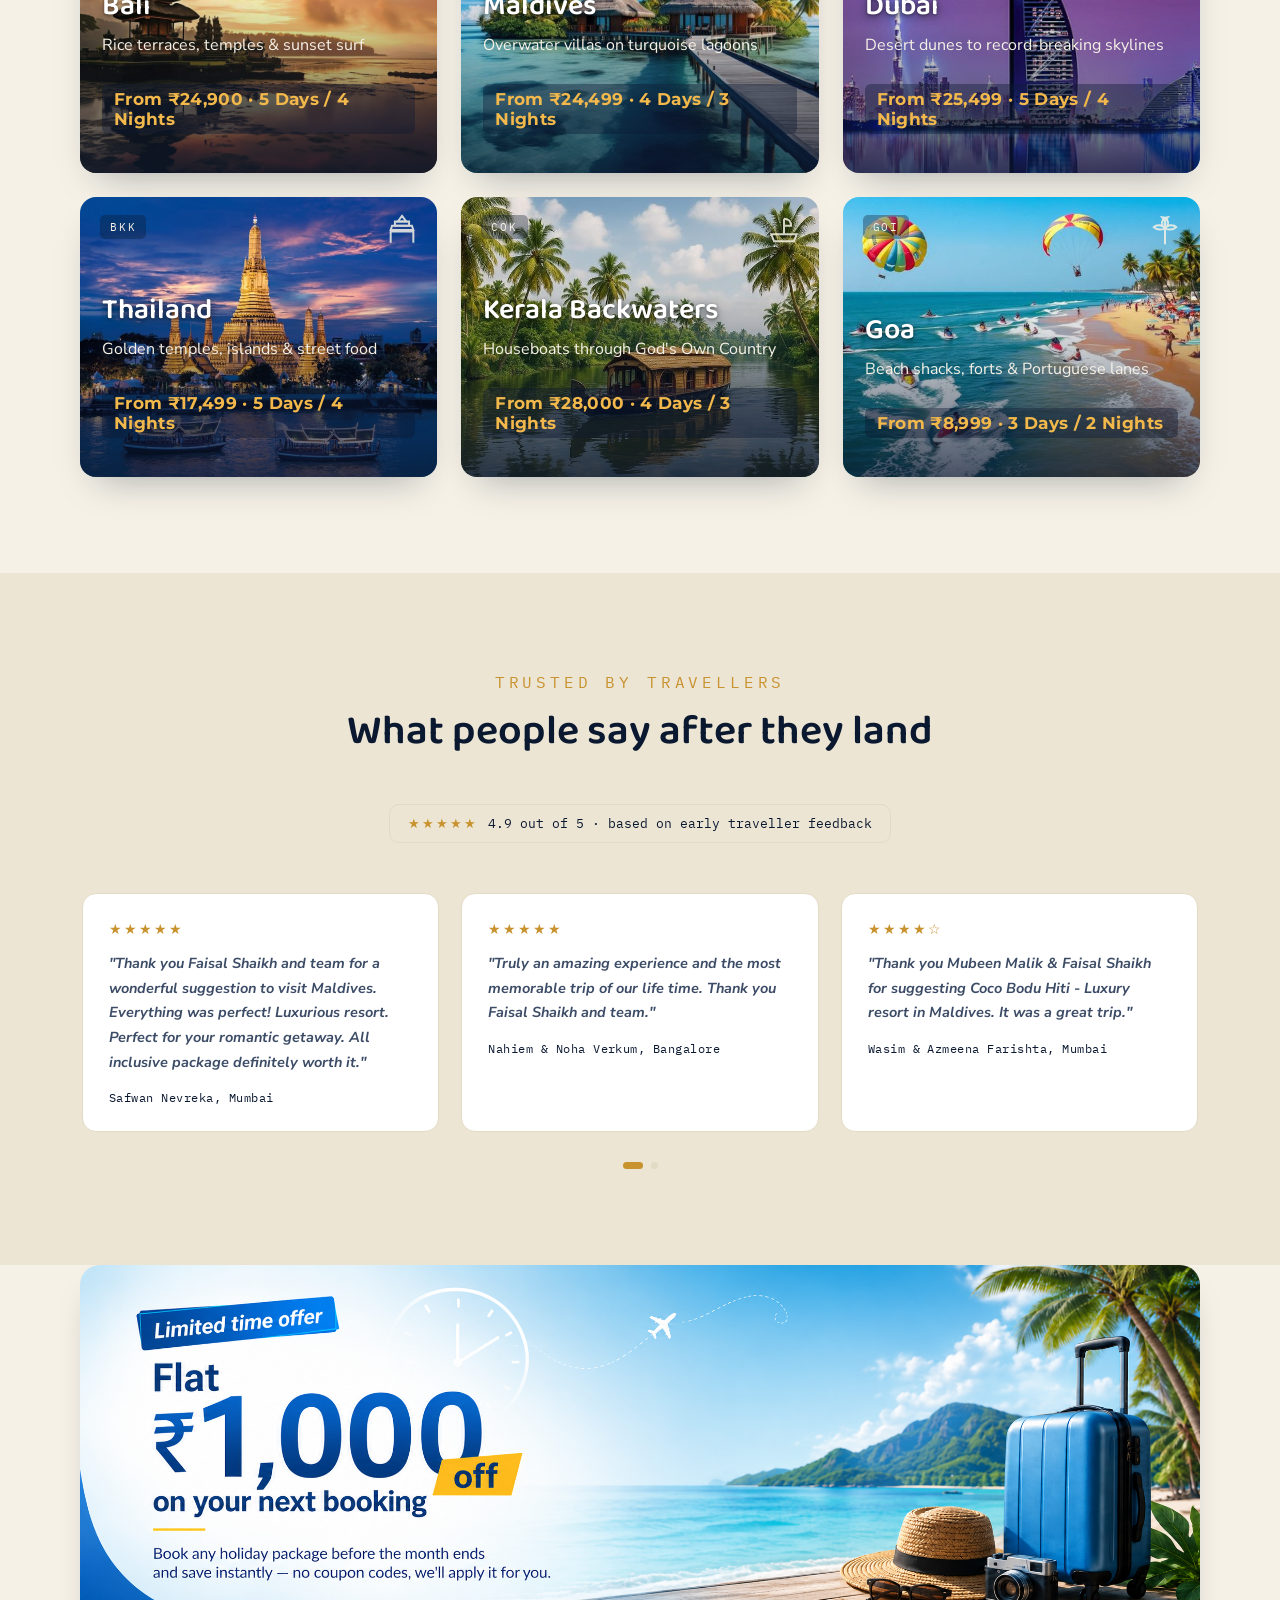
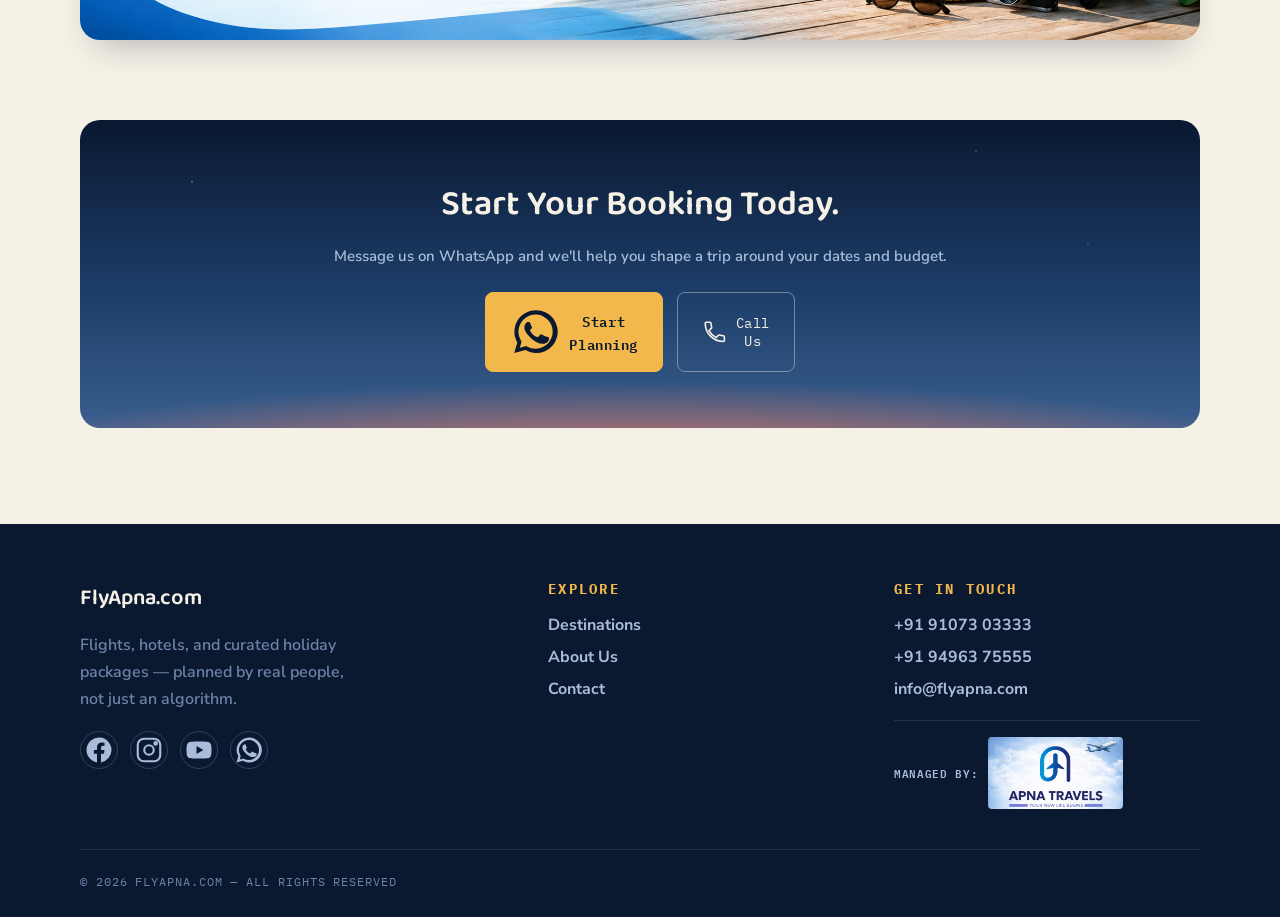
==== commit dc9d9951: "new footer changes" ====
--- a/index.html
+++ b/index.html
@@ -9,6 +9,15 @@
 <link rel="preconnect" href="https://fonts.gstatic.com" crossorigin>
 <link href="https://fonts.googleapis.com/css2?family=Baloo+2:wght@500;600;700;800&family=Nunito+Sans:wght@400;500;600;700&family=IBM+Plex+Mono:wght@400;500&family=Montserrat:wght@500;600&display=swap" rel="stylesheet">
 <link rel="stylesheet" href="styles.css">
+<!-- Google tag (gtag.js) -->
+<script async src="https://www.googletagmanager.com/gtag/js?id=G-WCPJ1PGZ05"></script>
+<script>
+  window.dataLayer = window.dataLayer || [];
+  function gtag(){dataLayer.push(arguments);}
+  gtag('js', new Date());
+
+  gtag('config', 'G-WCPJ1PGZ05');
+</script>
 </head>
 
 
@@ -261,20 +270,19 @@
         <p>Message us on WhatsApp and we'll help you shape a trip around your dates and budget.</p>
         <div class="cta-actions">
           <a href="https://wa.me/919107303333?text=Hi!%20I'd%20like%20to%20plan%20a%20trip%20with%20FlyApna." class="btn btn-gold"><svg viewBox="0 0 24 24" fill="currentColor"><path d="M12 2a10 10 0 0 0-8.6 15L2 22l5.2-1.4A10 10 0 1 0 12 2zm0 18a8 8 0 0 1-4.1-1.1l-.3-.2-3 .8.8-2.9-.2-.3A8 8 0 1 1 12 20zm4.4-5.9c-.2-.1-1.4-.7-1.7-.8s-.4-.1-.6.1-.7.8-.9 1-.3.2-.6.1a6.5 6.5 0 0 1-1.9-1.2 7.2 7.2 0 0 1-1.3-1.7c-.1-.2 0-.4.1-.5l.4-.4.3-.4a.5.5 0 0 0 0-.5c-.1-.1-.6-1.4-.8-1.9s-.4-.4-.6-.4h-.5a1 1 0 0 0-.7.3 3 3 0 0 0-.9 2.2c0 1.3 1 2.6 1.1 2.7s2 3 4.7 4.2a5.7 5.7 0 0 0 3.5.7 3 3 0 0 0 2-1.4 2.4 2.4 0 0 0 .2-1.4c-.1-.1-.3-.2-.5-.3z"/></svg> Start Planning</a>
-          <a href="tel:+918156995045" class="btn btn-outline"><svg viewBox="0 0 24 24" fill="none" stroke="currentColor" stroke-width="1.5"><path d="M6.6 10.8a15 15 0 0 0 6.6 6.6l2.2-2.2a1 1 0 0 1 1-.2 11 11 0 0 0 3.5.6 1 1 0 0 1 1 1V20a1 1 0 0 1-1 1A17 17 0 0 1 3 4a1 1 0 0 1 1-1h3.4a1 1 0 0 1 1 1 11 11 0 0 0 .6 3.5 1 1 0 0 1-.2 1z"/></svg> Call Us</a>
-        </div>
-      </div>
-    </div>
-  </div>
-</section>
-
+          <a href="tel:+919107303333" class="btn btn-outline"><svg viewBox="0 0 24 24" fill="none" stroke="currentColor" stroke-width="1.5"><path d="M6.6 10.8a15 15 0 0 0 6.6 6.6l2.2-2.2a1 1 0 0 1 1-.2 11 11 0 0 0 3.5.6 1 1 0 0 1 1 1V20a1 1 0 0 1-1 1A17 17 0 0 1 3 4a1 1 0 0 1 1-1h3.4a1 1 0 0 1 1 1 11 11 0 0 0 .6 3.5 1 1 0 0 1-.2 1z"/></svg> Call Us</a>
+        </div>
+      </div>
+    </div>
+  </div>
+</section>
 <footer class="site-footer">
   <div class="footer-grid">
     <div>
       <p class="footer-brand">FlyApna.com</p>
       <p class="footer-tagline">Flights, hotels, and curated holiday packages — planned by real people, not just an algorithm.</p>
       <div class="footer-social">
-    <a href="https://www.facebook.com/profile.php?id=61591713606710" target="_blank" rel="noopener" aria-label="Facebook">
+        <a href="https://www.facebook.com/profile.php?id=61591713606710" target="_blank" rel="noopener" aria-label="Facebook">
           <svg viewBox="0 0 24 24" fill="currentColor"><path d="M22 12a10 10 0 1 0-11.6 9.9v-7H7.9V12h2.5V9.8c0-2.5 1.5-3.9 3.8-3.9 1.1 0 2.2.2 2.2.2v2.4h-1.2c-1.2 0-1.6.8-1.6 1.6V12h2.8l-.4 2.9h-2.4v7A10 10 0 0 0 22 12z"/></svg>
         </a>
         <a href="https://instagram.com/flyapna" target="_blank" rel="noopener" aria-label="Instagram">
@@ -282,6 +290,9 @@
         </a>
         <a href="https://youtube.com/@flyapna" target="_blank" rel="noopener" aria-label="YouTube">
           <svg viewBox="0 0 24 24" fill="currentColor"><path d="M22 12c0-2.5-.2-4-.6-4.9-.3-.6-.8-1.1-1.4-1.4C18.9 5.2 12 5.2 12 5.2s-6.9 0-8 .5c-.6.3-1.1.8-1.4 1.4C2.2 8 2 9.5 2 12s.2 4 .6 4.9c.3.6.8 1.1 1.4 1.4 1.1.5 8 .5 8 .5s6.9 0 8-.5c.6-.3 1.1-.8 1.4-1.4.4-.9.6-2.4.6-4.9zM10 15.2V8.8l5.5 3.2-5.5 3.2z"/></svg>
+        </a>
+        <a href="https://wa.me/919107303333?text=Hi!%20I'd%20like%20to%20know%20more%20about%20FlyApna%20holiday%20packages." target="_blank" rel="noopener" aria-label="WhatsApp">
+          <svg viewBox="0 0 24 24" fill="currentColor"><path d="M12 2a10 10 0 0 0-8.6 15L2 22l5.2-1.4A10 10 0 1 0 12 2zm0 18a8 8 0 0 1-4.1-1.1l-.3-.2-3 .8.8-2.9-.2-.3A8 8 0 1 1 12 20zm4.4-5.9c-.2-.1-1.4-.7-1.7-.8s-.4-.1-.6.1-.7.8-.9 1-.3.2-.6.1a6.5 6.5 0 0 1-1.9-1.2 7.2 7.2 0 0 1-1.3-1.7c-.1-.2 0-.4.1-.5l.4-.4.3-.4a.5.5 0 0 0 0-.5c-.1-.1-.6-1.4-.8-1.9s-.4-.4-.6-.4h-.5a1 1 0 0 0-.7.3 3 3 0 0 0-.9 2.2c0 1.3 1 2.6 1.1 2.7s2 3 4.7 4.2a5.7 5.7 0 0 0 3.5.7 3 3 0 0 0 2-1.4 2.4 2.4 0 0 0 .2-1.4c-.1-.1-.3-.2-.5-.3z"/></svg>
         </a>
       </div>
     </div>
@@ -294,25 +305,22 @@
       </ul>
     </div>
     <div class="footer-col">
-  <h4>Get in touch</h4>
-  <ul>
-        <li><a href="https://wa.me/919107303333?text=Hi!%20I'd%20like%20to%20know%20more%20about%20FlyApna%20holiday%20packages.">WhatsApp: +91 91073 03333</a></li>
-
-    <li><a href="tel:+919496375555">+91 94963 75555</a></li>
-    <li><a href="mailto:info@flyapna.com">info@flyapna.com</a></li>
-  </ul>
-  <div class="footer-managed">
-    <span>Managed By:</span>
-    <a href="https://apnatravels.org" target="_blank" rel="noopener">
-      <img src="apnatravels-logo.jpeg" alt="Apna Travels">
-    </a>
-  </div>
-  
-</div>
-
-  <div class="footer-bottom">© 2026 FlyApna.com — All rights reserved</a></div>
-
-
+      <h4>Get in touch</h4>
+      <ul>
+<li><a href="tel:+919107303333">+91 91073 03333</a></li>
+<li><a href="https://wa.me/919496375555?text=Hi!%20I'd%20like%20to%20know%20more%20about%20FlyApna%20holiday%20packages." class="no-wa-rewrite">+91 94963 75555</a></li>
+        <li><a href="mailto:info@flyapna.com">info@flyapna.com</a></li>
+      </ul>
+      <div class="footer-managed">
+        <span>Managed By:</span>
+        <a href="https://apnatravels.org" target="_blank" rel="noopener">
+          <img src="apnatravels-logo.jpeg" alt="Apna Travels">
+        </a>
+      </div>
+    </div>
+  </div>
+
+  <div class="footer-bottom">© 2026 FlyApna.com — All rights reserved</div>
 </footer>
 <script src="main.js"></script>
 </body>
